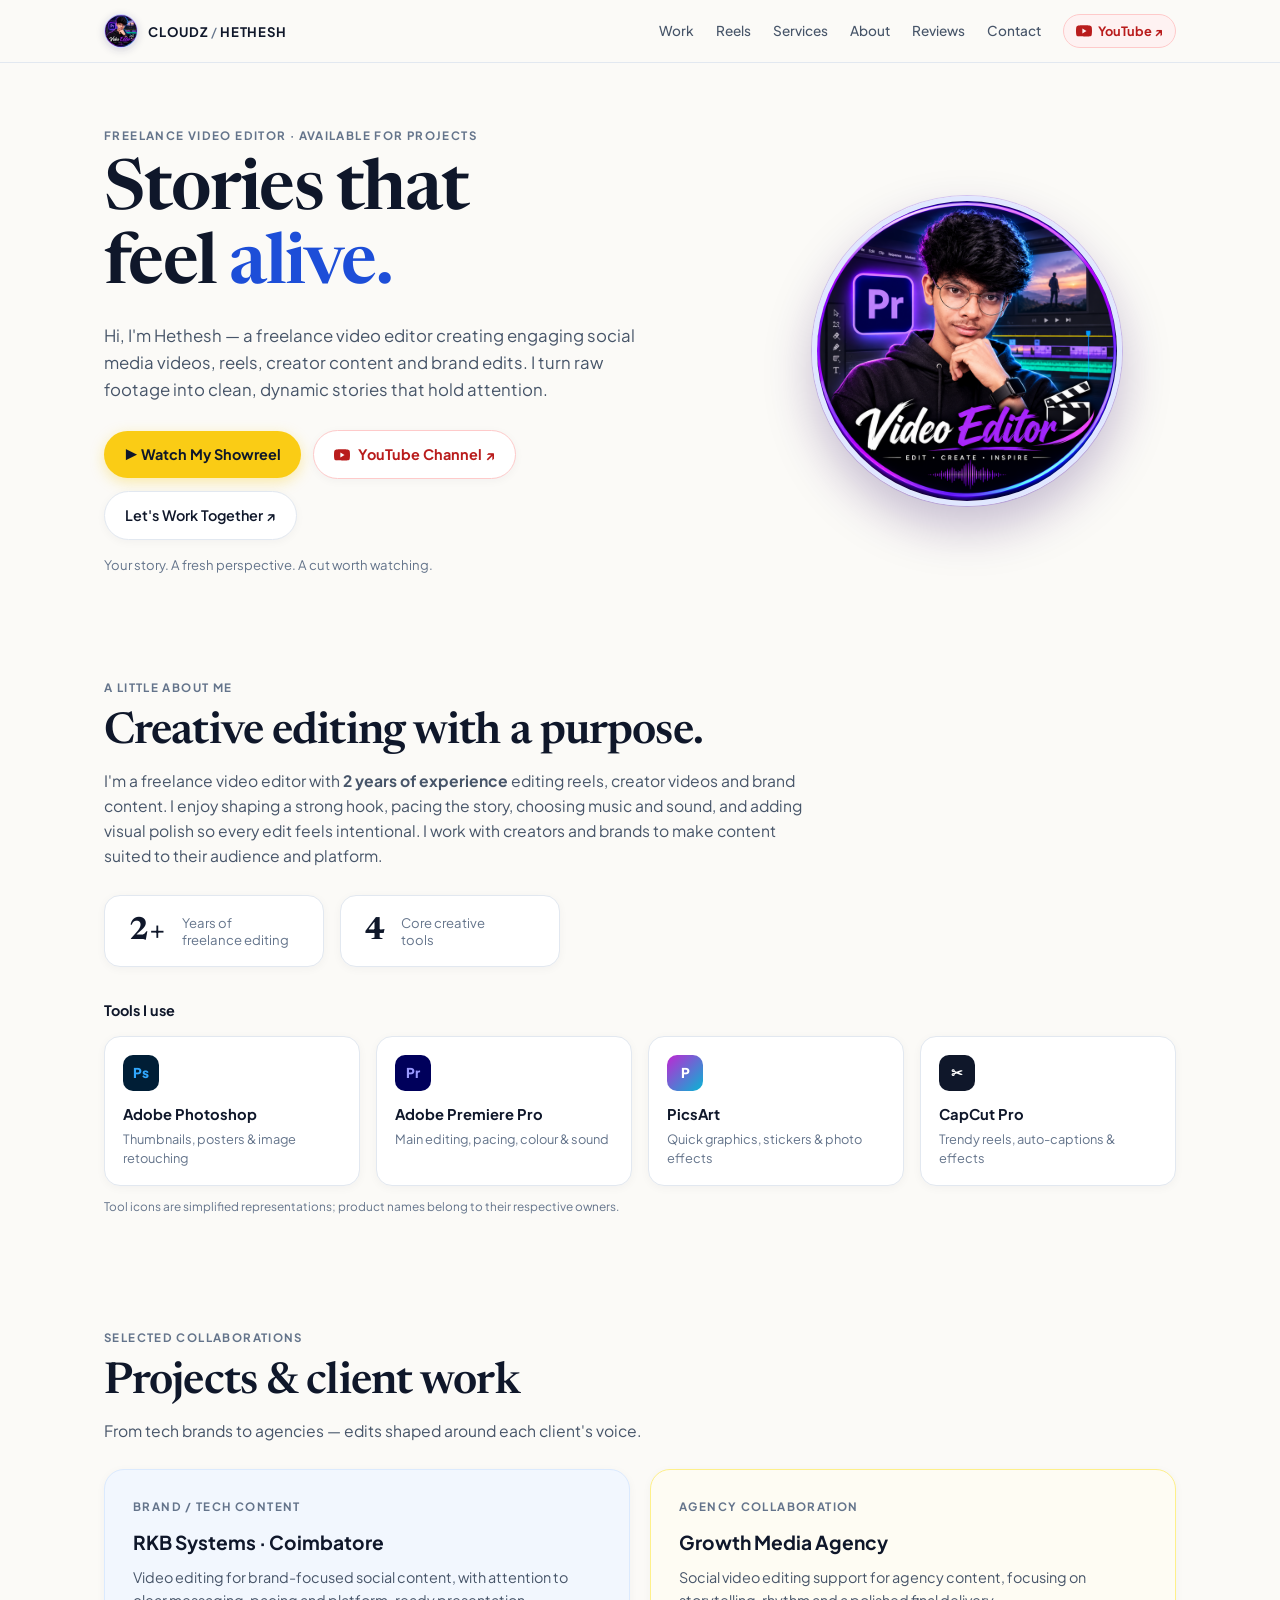
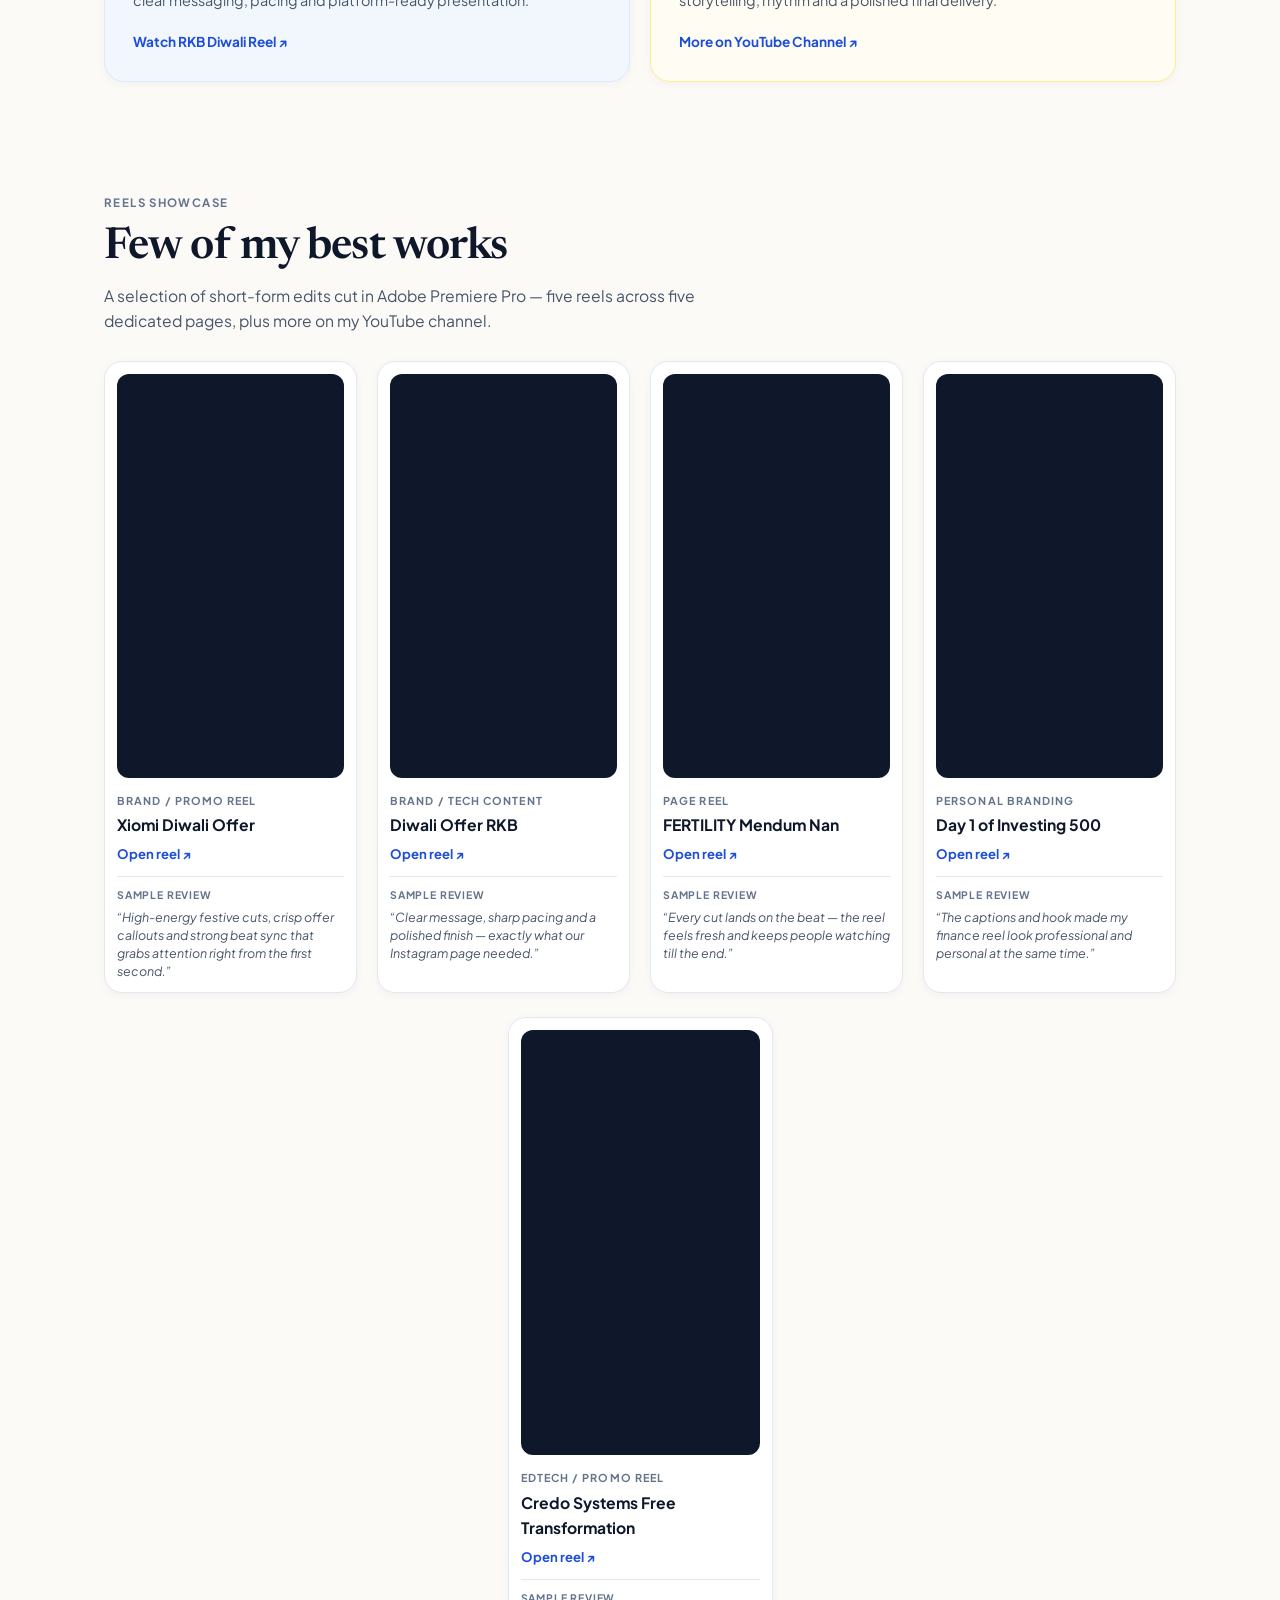
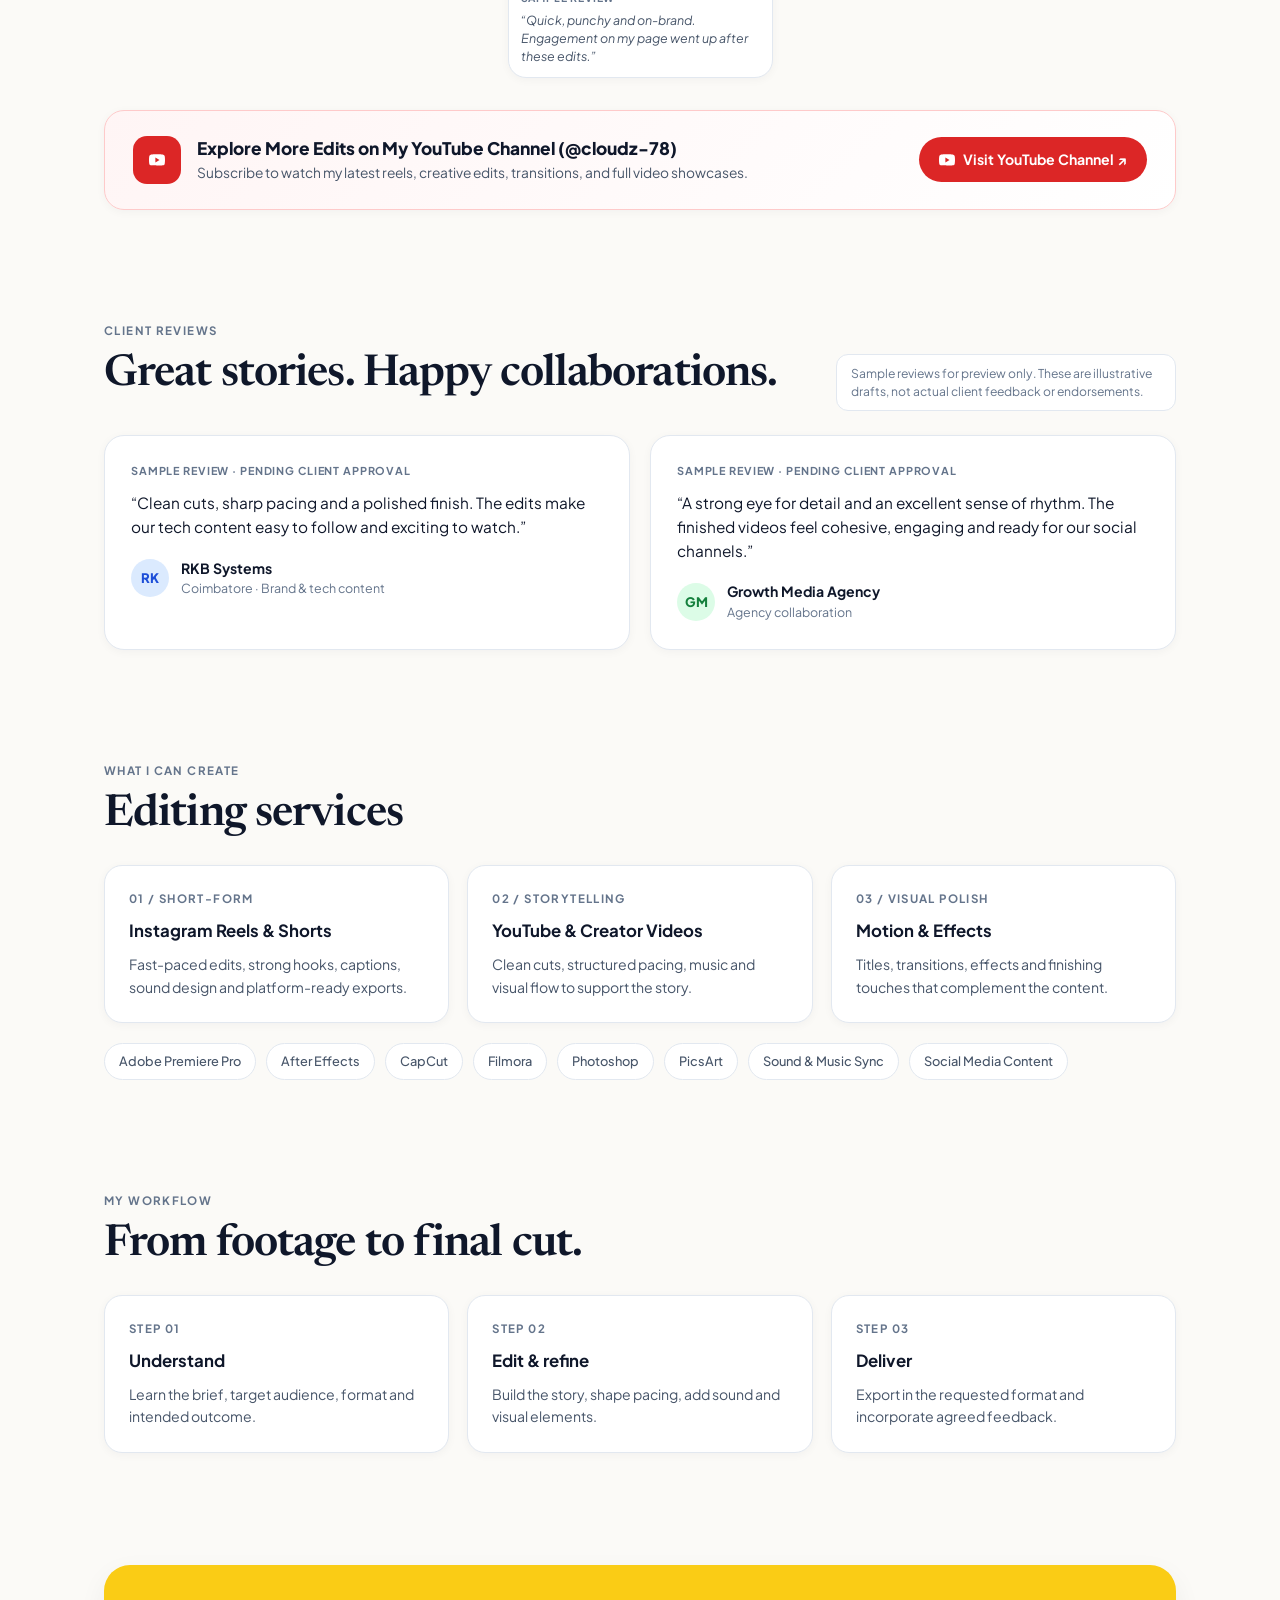
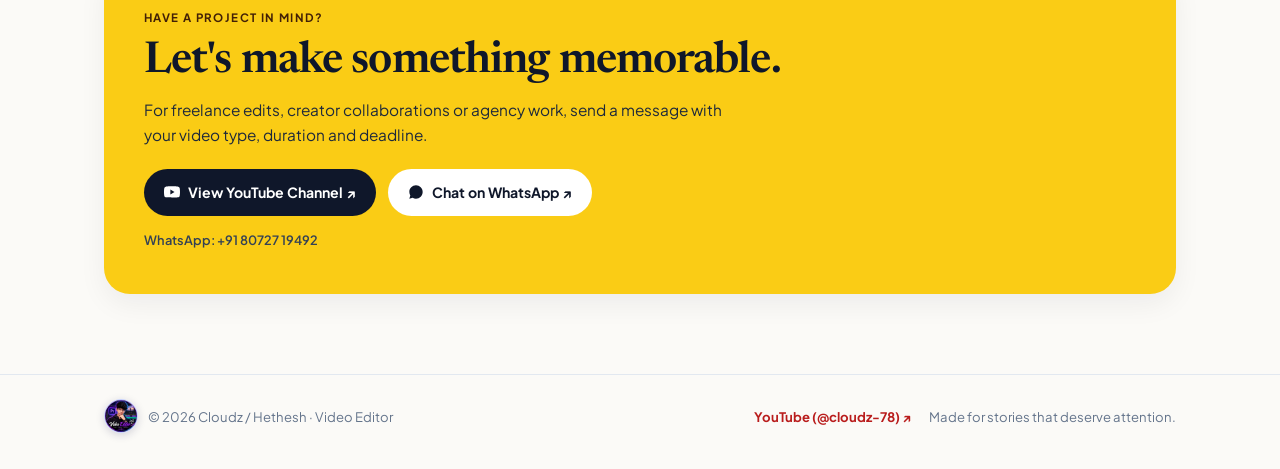
==== index.html @ 347a6a31 "Add files via upload" ====
<!DOCTYPE html>
<html lang="en">
<head>
  <meta charset="UTF-8" />
  <meta name="viewport" content="width=device-width, initial-scale=1.0" />
  <title>CLOUDZ / HETHESH — Freelance Video Editor</title>
  <link rel="icon" type="image/png" href="logo.png" />
  <link rel="stylesheet" href="style.css" />
</head>
<body>
  <!-- Top Navbar -->
  <header class="navbar">
    <div class="nav-inner">
      <a href="index.html" class="brand">
        <img src="logo.png" alt="Cloudz Logo" class="brand-logo-img" />
        <span>CLOUDZ <span class="slash">/</span> HETHESH</span>
      </a>
      <nav class="nav-links">
        <a href="#work" class="hide-mobile">Work</a>
        <a href="#reels">Reels</a>
        <a href="#services" class="hide-mobile">Services</a>
        <a href="#about" class="hide-mobile">About</a>
        <a href="#reviews" class="hide-mobile">Reviews</a>
        <a href="#contact" class="hide-mobile">Contact</a>
        <a href="https://youtube.com/@cloudz-78?si=4yMb71lbz2r-8xwP" target="_blank" rel="noopener noreferrer" class="nav-yt-pill">
          <svg width="16" height="16" viewBox="0 0 24 24" fill="currentColor" aria-hidden="true"><path d="M23.498 6.186a3.016 3.016 0 0 0-2.122-2.136C19.505 3.545 12 3.545 12 3.545s-7.505 0-9.377.505A3.017 3.017 0 0 0 .502 6.186C0 8.07 0 12 0 12s0 3.93.502 5.814a3.016 3.016 0 0 0 2.122 2.136c1.871.505 9.376.505 9.376.505s7.505 0 9.377-.505a3.015 3.015 0 0 0 2.122-2.136C24 15.93 24 12 24 12s0-3.93-.502-5.814zM9.545 15.568V8.432L15.818 12l-6.273 3.568z"/></svg> YouTube &nearr;
        </a>
      </nav>
    </div>
  </header>

  <main>
    <!-- Hero Section -->
    <section class="hero">
      <div class="container hero-grid">
        <div>
          <span class="kicker">FREELANCE VIDEO EDITOR &middot; AVAILABLE FOR PROJECTS</span>
          <h1 class="hero-title">Stories that<br />feel <span class="accent">alive.</span></h1>
          <p class="hero-desc">
            Hi, I'm Hethesh — a freelance video editor creating engaging social media videos,
            reels, creator content and brand edits. I turn raw footage into clean, dynamic stories
            that hold attention.
          </p>
          <div class="hero-buttons">
            <a href="#reels" class="btn-yellow">&#9654; Watch My Showreel</a>
            <a href="https://youtube.com/@cloudz-78?si=4yMb71lbz2r-8xwP" target="_blank" rel="noopener noreferrer" class="btn-yt-hero">
              <svg width="16" height="16" viewBox="0 0 24 24" fill="currentColor" aria-hidden="true"><path d="M23.498 6.186a3.016 3.016 0 0 0-2.122-2.136C19.505 3.545 12 3.545 12 3.545s-7.505 0-9.377.505A3.017 3.017 0 0 0 .502 6.186C0 8.07 0 12 0 12s0 3.93.502 5.814a3.016 3.016 0 0 0 2.122 2.136c1.871.505 9.376.505 9.376.505s7.505 0 9.377-.505a3.015 3.015 0 0 0 2.122-2.136C24 15.93 24 12 24 12s0-3.93-.502-5.814zM9.545 15.568V8.432L15.818 12l-6.273 3.568z"/></svg> YouTube Channel &nearr;
            </a>
            <a href="#contact" class="btn-outline">Let's Work Together &nearr;</a>
          </div>
          <p class="hero-micro">Your story. A fresh perspective. A cut worth watching.</p>
        </div>

        <div class="hero-emblem-wrap">
          <img src="logo.png" alt="Cloudz / Hethesh — Video Editor Logo" class="hero-logo-img" />
        </div>
      </div>
    </section>

    <!-- About Section -->
    <section id="about">
      <div class="container">
        <span class="kicker">A LITTLE ABOUT ME</span>
        <h2 class="section-title">Creative editing with a purpose.</h2>
        <p class="about-copy">
          I'm a freelance video editor with <strong>2 years of experience</strong> editing reels, creator videos and brand content.
          I enjoy shaping a strong hook, pacing the story, choosing music and sound, and adding visual polish
          so every edit feels intentional. I work with creators and brands to make content suited to their audience and platform.
        </p>

        <div class="stats-row">
          <div class="stat-card">
            <span class="stat-num">2+</span>
            <span class="stat-label">Years of freelance editing</span>
          </div>
          <div class="stat-card">
            <span class="stat-num">4</span>
            <span class="stat-label">Core creative tools</span>
          </div>
        </div>

        <div class="tools-heading">Tools I use</div>
        <div class="tools-grid">
          <div class="tool-card">
            <div class="tool-badge tool-ps">Ps</div>
            <h3>Adobe Photoshop</h3>
            <p>Thumbnails, posters &amp; image retouching</p>
          </div>
          <div class="tool-card">
            <div class="tool-badge tool-pr">Pr</div>
            <h3>Adobe Premiere Pro</h3>
            <p>Main editing, pacing, colour &amp; sound</p>
          </div>
          <div class="tool-card">
            <div class="tool-badge tool-picsart">P</div>
            <h3>PicsArt</h3>
            <p>Quick graphics, stickers &amp; photo effects</p>
          </div>
          <div class="tool-card">
            <div class="tool-badge tool-capcut">&#9986;</div>
            <h3>CapCut Pro</h3>
            <p>Trendy reels, auto-captions &amp; effects</p>
          </div>
        </div>
        <p class="tools-footnote">Tool icons are simplified representations; product names belong to their respective owners.</p>
      </div>
    </section>

    <!-- Selected Collaborations -->
    <section id="work">
      <div class="container">
        <span class="kicker">SELECTED COLLABORATIONS</span>
        <h2 class="section-title">Projects &amp; client work</h2>
        <p class="section-subtitle">From tech brands to agencies — edits shaped around each client's voice.</p>

        <div class="collab-grid">
          <div class="collab-card blue">
            <span class="kicker">BRAND / TECH CONTENT</span>
            <h3>RKB Systems &middot; Coimbatore</h3>
            <p>Video editing for brand-focused social content, with attention to clear messaging, pacing and platform-ready presentation.</p>
            <a href="reel2.html" class="inline-link">Watch RKB Diwali Reel &nearr;</a>
          </div>
          <div class="collab-card cream">
            <span class="kicker">AGENCY COLLABORATION</span>
            <h3>Growth Media Agency</h3>
            <p>Social video editing support for agency content, focusing on storytelling, rhythm and a polished final delivery.</p>
            <a href="https://youtube.com/@cloudz-78?si=4yMb71lbz2r-8xwP" target="_blank" rel="noopener noreferrer" class="inline-link">More on YouTube Channel &nearr;</a>
          </div>
        </div>
      </div>
    </section>

    <!-- Reels Showcase — Few of my best works -->
    <section id="reels">
      <div class="container">
        <span class="kicker">REELS SHOWCASE</span>
        <h2 class="section-title">Few of my best works</h2>
        <p class="section-subtitle">
          A selection of short-form edits cut in Adobe Premiere Pro — five reels across five dedicated pages, plus more on my YouTube channel.
        </p>

        <div class="reels-top-grid">
          
        <article class="reel-item">
          <div class="reel-frame">
            <iframe
              src="https://drive.google.com/file/d/10jOSGEvr1vNRi2Vnm65DRfcLx59gavxq/preview"
              allow="autoplay"
              allowfullscreen
              loading="lazy"
              title="Xiomi Diwali Offer">
            </iframe>
          </div>
          <span class="reel-cat">BRAND / PROMO REEL</span>
          <h3 class="reel-name">Xiomi Diwali Offer</h3>
          <a href="reel1.html" class="open-reel-link">Open reel &nearr;</a>
          <div class="sample-review-tag">SAMPLE REVIEW</div>
          <p class="sample-review-quote">“High-energy festive cuts, crisp offer callouts and strong beat sync that grabs attention right from the first second.”</p>
        </article>

        <article class="reel-item">
          <div class="reel-frame">
            <iframe
              src="https://drive.google.com/file/d/1mEPRSpQIiehsgmou0t9eZs4wbMoCZMjC/preview"
              allow="autoplay"
              allowfullscreen
              loading="lazy"
              title="Diwali Offer RKB">
            </iframe>
          </div>
          <span class="reel-cat">BRAND / TECH CONTENT</span>
          <h3 class="reel-name">Diwali Offer RKB</h3>
          <a href="reel2.html" class="open-reel-link">Open reel &nearr;</a>
          <div class="sample-review-tag">SAMPLE REVIEW</div>
          <p class="sample-review-quote">“Clear message, sharp pacing and a polished finish — exactly what our Instagram page needed.”</p>
        </article>

        <article class="reel-item">
          <div class="reel-frame">
            <iframe
              src="https://drive.google.com/file/d/1lyoAVbin6aVpy197HTuqfb8PhF2x83G_/preview"
              allow="autoplay"
              allowfullscreen
              loading="lazy"
              title="FERTILITY Mendum Nan">
            </iframe>
          </div>
          <span class="reel-cat">PAGE REEL</span>
          <h3 class="reel-name">FERTILITY Mendum Nan</h3>
          <a href="reel3.html" class="open-reel-link">Open reel &nearr;</a>
          <div class="sample-review-tag">SAMPLE REVIEW</div>
          <p class="sample-review-quote">“Every cut lands on the beat — the reel feels fresh and keeps people watching till the end.”</p>
        </article>

        <article class="reel-item">
          <div class="reel-frame">
            <iframe
              src="https://drive.google.com/file/d/1qyI5HAmtA2W8jeexswfrWeT_xSIPLAO1/preview"
              allow="autoplay"
              allowfullscreen
              loading="lazy"
              title="Day 1 of Investing 500">
            </iframe>
          </div>
          <span class="reel-cat">PERSONAL BRANDING</span>
          <h3 class="reel-name">Day 1 of Investing 500</h3>
          <a href="reel4.html" class="open-reel-link">Open reel &nearr;</a>
          <div class="sample-review-tag">SAMPLE REVIEW</div>
          <p class="sample-review-quote">“The captions and hook made my finance reel look professional and personal at the same time.”</p>
        </article>

        </div>

        <div class="reels-bottom-row">
          
        <article class="reel-item">
          <div class="reel-frame">
            <iframe
              src="https://drive.google.com/file/d/1QhSELfr5G7gqjF5a6lWshy9fhLzFbbtI/preview"
              allow="autoplay"
              allowfullscreen
              loading="lazy"
              title="Credo Systems Free Transformation">
            </iframe>
          </div>
          <span class="reel-cat">EDTECH / PROMO REEL</span>
          <h3 class="reel-name">Credo Systems Free Transformation</h3>
          <a href="reel5.html" class="open-reel-link">Open reel &nearr;</a>
          <div class="sample-review-tag">SAMPLE REVIEW</div>
          <p class="sample-review-quote">“Quick, punchy and on-brand. Engagement on my page went up after these edits.”</p>
        </article>

        </div>

        <!-- Highlight YouTube Channel Banner -->
        <div class="yt-spotlight">
          <div class="yt-spotlight-left">
            <div class="yt-big-icon">
              <svg width="16" height="16" viewBox="0 0 24 24" fill="currentColor" aria-hidden="true"><path d="M23.498 6.186a3.016 3.016 0 0 0-2.122-2.136C19.505 3.545 12 3.545 12 3.545s-7.505 0-9.377.505A3.017 3.017 0 0 0 .502 6.186C0 8.07 0 12 0 12s0 3.93.502 5.814a3.016 3.016 0 0 0 2.122 2.136c1.871.505 9.376.505 9.376.505s7.505 0 9.377-.505a3.015 3.015 0 0 0 2.122-2.136C24 15.93 24 12 24 12s0-3.93-.502-5.814zM9.545 15.568V8.432L15.818 12l-6.273 3.568z"/></svg>
            </div>
            <div>
              <h3>Explore More Edits on My YouTube Channel (@cloudz-78)</h3>
              <p>Subscribe to watch my latest reels, creative edits, transitions, and full video showcases.</p>
            </div>
          </div>
          <a href="https://youtube.com/@cloudz-78?si=4yMb71lbz2r-8xwP" target="_blank" rel="noopener noreferrer" class="btn-yt-solid">
            <svg width="16" height="16" viewBox="0 0 24 24" fill="currentColor" aria-hidden="true"><path d="M23.498 6.186a3.016 3.016 0 0 0-2.122-2.136C19.505 3.545 12 3.545 12 3.545s-7.505 0-9.377.505A3.017 3.017 0 0 0 .502 6.186C0 8.07 0 12 0 12s0 3.93.502 5.814a3.016 3.016 0 0 0 2.122 2.136c1.871.505 9.376.505 9.376.505s7.505 0 9.377-.505a3.015 3.015 0 0 0 2.122-2.136C24 15.93 24 12 24 12s0-3.93-.502-5.814zM9.545 15.568V8.432L15.818 12l-6.273 3.568z"/></svg> Visit YouTube Channel &nearr;
          </a>
        </div>
      </div>
    </section>

    <!-- Client Reviews -->
    <section id="reviews">
      <div class="container">
        <div class="reviews-header">
          <div>
            <span class="kicker">CLIENT REVIEWS</span>
            <h2 class="section-title">Great stories. Happy collaborations.</h2>
          </div>
          <div class="preview-note">
            Sample reviews for preview only. These are illustrative drafts, not actual client feedback or endorsements.
          </div>
        </div>

        <div class="reviews-grid">
          <div class="review-card">
            <div class="review-status">SAMPLE REVIEW &middot; PENDING CLIENT APPROVAL</div>
            <p class="review-text">“Clean cuts, sharp pacing and a polished finish. The edits make our tech content easy to follow and exciting to watch.”</p>
            <div class="reviewer">
              <div class="avatar-circle avatar-blue">RK</div>
              <div>
                <div class="reviewer-name">RKB Systems</div>
                <div class="reviewer-role">Coimbatore &middot; Brand &amp; tech content</div>
              </div>
            </div>
          </div>

          <div class="review-card">
            <div class="review-status">SAMPLE REVIEW &middot; PENDING CLIENT APPROVAL</div>
            <p class="review-text">“A strong eye for detail and an excellent sense of rhythm. The finished videos feel cohesive, engaging and ready for our social channels.”</p>
            <div class="reviewer">
              <div class="avatar-circle avatar-green">GM</div>
              <div>
                <div class="reviewer-name">Growth Media Agency</div>
                <div class="reviewer-role">Agency collaboration</div>
              </div>
            </div>
          </div>
        </div>
      </div>
    </section>

    <!-- Editing Services -->
    <section id="services">
      <div class="container">
        <span class="kicker">WHAT I CAN CREATE</span>
        <h2 class="section-title">Editing services</h2>

        <div class="three-grid">
          <div class="info-card">
            <span class="kicker">01 / SHORT-FORM</span>
            <h3>Instagram Reels &amp; Shorts</h3>
            <p>Fast-paced edits, strong hooks, captions, sound design and platform-ready exports.</p>
          </div>
          <div class="info-card">
            <span class="kicker">02 / STORYTELLING</span>
            <h3>YouTube &amp; Creator Videos</h3>
            <p>Clean cuts, structured pacing, music and visual flow to support the story.</p>
          </div>
          <div class="info-card">
            <span class="kicker">03 / VISUAL POLISH</span>
            <h3>Motion &amp; Effects</h3>
            <p>Titles, transitions, effects and finishing touches that complement the content.</p>
          </div>
        </div>

        <div class="pills-row">
          <span class="skill-pill">Adobe Premiere Pro</span>
          <span class="skill-pill">After Effects</span>
          <span class="skill-pill">CapCut</span>
          <span class="skill-pill">Filmora</span>
          <span class="skill-pill">Photoshop</span>
          <span class="skill-pill">PicsArt</span>
          <span class="skill-pill">Sound &amp; Music Sync</span>
          <span class="skill-pill">Social Media Content</span>
        </div>
      </div>
    </section>

    <!-- My Workflow -->
    <section>
      <div class="container">
        <span class="kicker">MY WORKFLOW</span>
        <h2 class="section-title">From footage to final cut.</h2>

        <div class="three-grid">
          <div class="info-card">
            <span class="kicker">STEP 01</span>
            <h3>Understand</h3>
            <p>Learn the brief, target audience, format and intended outcome.</p>
          </div>
          <div class="info-card">
            <span class="kicker">STEP 02</span>
            <h3>Edit &amp; refine</h3>
            <p>Build the story, shape pacing, add sound and visual elements.</p>
          </div>
          <div class="info-card">
            <span class="kicker">STEP 03</span>
            <h3>Deliver</h3>
            <p>Export in the requested format and incorporate agreed feedback.</p>
          </div>
        </div>
      </div>
    </section>

    <!-- Contact CTA Banner -->
    <section id="contact">
      <div class="container">
        <div class="cta-banner">
          <span class="kicker">HAVE A PROJECT IN MIND?</span>
          <h2 class="section-title">Let's make something memorable.</h2>
          <p class="cta-desc">
            For freelance edits, creator collaborations or agency work, send a message with your video type, duration and deadline.
          </p>
          <div class="cta-buttons">
            <a href="https://youtube.com/@cloudz-78?si=4yMb71lbz2r-8xwP" target="_blank" rel="noopener noreferrer" class="btn-dark">
              <svg width="16" height="16" viewBox="0 0 24 24" fill="currentColor" aria-hidden="true"><path d="M23.498 6.186a3.016 3.016 0 0 0-2.122-2.136C19.505 3.545 12 3.545 12 3.545s-7.505 0-9.377.505A3.017 3.017 0 0 0 .502 6.186C0 8.07 0 12 0 12s0 3.93.502 5.814a3.016 3.016 0 0 0 2.122 2.136c1.871.505 9.376.505 9.376.505s7.505 0 9.377-.505a3.015 3.015 0 0 0 2.122-2.136C24 15.93 24 12 24 12s0-3.93-.502-5.814zM9.545 15.568V8.432L15.818 12l-6.273 3.568z"/></svg> View YouTube Channel &nearr;
            </a>
            <a href="https://wa.me/918072719492" target="_blank" rel="noopener noreferrer" class="btn-white">
              <svg width="16" height="16" viewBox="0 0 24 24" fill="currentColor" aria-hidden="true"><path d="M12.031 6.172c-3.181 0-5.767 2.586-5.768 5.766-.001 1.298.38 2.27 1.019 3.287l-.582 2.128 2.182-.573c.978.58 1.911.928 3.145.929 3.178 0 5.767-2.587 5.768-5.766.001-3.187-2.575-5.77-5.764-5.771zm3.392 8.244c-.144.405-.837.774-1.17.824-.299.045-.677.063-1.092-.069-.252-.08-.575-.187-.988-.365-1.739-.751-2.874-2.502-2.961-2.617-.087-.116-.708-.94-.708-1.793s.448-1.273.607-1.446c.159-.173.346-.217.462-.217l.332.006c.106.005.249-.04.39.298.144.347.491 1.2.534 1.287.043.087.072.188.014.304-.058.116-.087.188-.173.289l-.26.304c-.087.086-.177.18-.076.354.101.174.449.741.964 1.201.662.591 1.221.774 1.394.86s.274.072.376-.043c.101-.116.433-.506.549-.68.116-.173.231-.145.39-.087s1.011.477 1.184.564.289.13.332.202c.045.072.045.419-.1.824zM12 2C6.477 2 2 6.477 2 12c0 1.89.525 3.66 1.438 5.168L2 22l4.978-1.418A9.955 9.955 0 0 0 12 22c5.523 0 10-4.477 10-10S17.523 2 12 2z"/></svg> Chat on WhatsApp &nearr;
            </a>
          </div>
          <div class="cta-phone">WhatsApp: +91 80727 19492</div>
        </div>
      </div>
    </section>
  </main>

  <footer>
    <div class="footer-inner">
      <div style="display:flex;align-items:center;gap:10px;">
        <img src="logo.png" alt="Cloudz Logo" class="brand-logo-img" />
        <span>&copy; 2026 Cloudz / Hethesh &middot; Video Editor</span>
      </div>
      <div style="display:flex;align-items:center;gap:18px;flex-wrap:wrap;">
        <a href="https://youtube.com/@cloudz-78?si=4yMb71lbz2r-8xwP" target="_blank" rel="noopener noreferrer" style="color:#b91c1c;font-weight:700;">
          YouTube (@cloudz-78) &nearr;
        </a>
        <span>Made for stories that deserve attention.</span>
      </div>
    </div>
  </footer>
</body>
</html>
---- style.css ----
/* Cloudz / Hethesh — Video Editor Portfolio */
@import url('https://fonts.googleapis.com/css2?family=Newsreader:ital,opsz,wght@0,6..72,500;0,6..72,600;0,6..72,700;1,6..72,400&family=Plus+Jakarta+Sans:wght@400;500;600;700;800&display=swap');

:root {
  --bg-page: #fbfaf7;
  --bg-surface: #ffffff;
  --bg-blue-tint: #f2f7fe;
  --border-blue-tint: #dbeafe;
  --bg-cream-tint: #fefcf3;
  --border-cream-tint: #fef08a;
  --text-dark: #0f172a;
  --text-body: #475569;
  --text-muted: #64748b;
  --accent-blue: #1d4ed8;
  --accent-yellow: #facc15;
  --accent-yellow-hover: #eab308;
  --yt-red: #dc2626;
  --border-light: #e2e8f0;
  --shadow-sm: 0 2px 10px rgba(15, 23, 42, 0.04);
  --shadow-md: 0 10px 28px rgba(15, 23, 42, 0.06);
  --font-serif: 'Newsreader', Georgia, 'Times New Roman', serif;
  --font-sans: 'Plus Jakarta Sans', -apple-system, BlinkMacSystemFont, 'Segoe UI', Roboto, sans-serif;
}

* {
  box-sizing: border-box;
  margin: 0;
  padding: 0;
}

html {
  scroll-behavior: smooth;
}

body {
  font-family: var(--font-sans);
  background-color: var(--bg-page);
  color: var(--text-dark);
  line-height: 1.6;
  -webkit-font-smoothing: antialiased;
}

a {
  color: inherit;
  text-decoration: none;
}

.container {
  max-width: 1120px;
  margin: 0 auto;
  padding: 0 24px;
}

/* Top Navbar */
.navbar {
  position: sticky;
  top: 0;
  z-index: 100;
  background: rgba(251, 250, 247, 0.92);
  backdrop-filter: blur(10px);
  border-bottom: 1px solid var(--border-light);
}

.nav-inner {
  max-width: 1120px;
  margin: 0 auto;
  padding: 14px 24px;
  display: flex;
  align-items: center;
  justify-content: space-between;
  gap: 16px;
}

.brand {
  display: inline-flex;
  align-items: center;
  gap: 10px;
  font-size: 0.82rem;
  font-weight: 700;
  letter-spacing: 0.06em;
  color: var(--text-dark);
}

.brand-badge {
  display: inline-flex;
  align-items: center;
  justify-content: center;
  padding: 5px 8px;
  border-radius: 8px;
  background: linear-gradient(135deg, #0284c7, #2563eb);
  color: #ffffff;
  font-size: 0.72rem;
  font-weight: 800;
  letter-spacing: 0.04em;
}

.brand span.slash {
  color: var(--text-muted);
  font-weight: 500;
}

.nav-links {
  display: flex;
  align-items: center;
  gap: 22px;
  font-size: 0.85rem;
  font-weight: 500;
  color: var(--text-body);
}

.nav-links a:hover {
  color: var(--text-dark);
}

.nav-yt-pill {
  display: inline-flex;
  align-items: center;
  gap: 6px;
  padding: 6px 12px;
  border-radius: 999px;
  background: #fef2f2;
  border: 1px solid #fecaca;
  color: #b91c1c !important;
  font-weight: 700;
  font-size: 0.8rem;
  transition: transform 0.15s ease, background 0.15s ease;
}

.nav-yt-pill:hover {
  background: #fee2e2;
  transform: translateY(-1px);
}

@media (max-width: 820px) {
  .nav-links a.hide-mobile {
    display: none;
  }
}

/* Section Utilities */
section {
  padding: 56px 0;
}

.kicker {
  display: block;
  font-size: 0.72rem;
  font-weight: 700;
  letter-spacing: 0.12em;
  text-transform: uppercase;
  color: var(--text-muted);
  margin-bottom: 10px;
}

.section-title {
  font-family: var(--font-serif);
  font-size: clamp(2rem, 4vw, 2.75rem);
  font-weight: 600;
  line-height: 1.15;
  letter-spacing: -0.02em;
  color: var(--text-dark);
  margin-bottom: 10px;
}

.section-subtitle {
  font-size: 0.98rem;
  color: var(--text-body);
  max-width: 640px;
}

/* Hero Section */
.hero {
  padding: 64px 0 48px;
}

.hero-grid {
  display: grid;
  grid-template-columns: 1.25fr 0.85fr;
  gap: 40px;
  align-items: center;
}

@media (max-width: 860px) {
  .hero-grid {
    grid-template-columns: 1fr;
    text-align: left;
  }
}

.hero-title {
  font-family: var(--font-serif);
  font-size: clamp(2.85rem, 6vw, 4.35rem);
  font-weight: 600;
  line-height: 1.06;
  letter-spacing: -0.025em;
  color: var(--text-dark);
  margin-bottom: 20px;
}

.hero-title .accent {
  color: var(--accent-blue);
}

.hero-desc {
  font-size: 1.05rem;
  color: var(--text-body);
  max-width: 540px;
  margin-bottom: 26px;
}

.hero-buttons {
  display: flex;
  flex-wrap: wrap;
  gap: 12px;
  align-items: center;
  margin-bottom: 14px;
}

.btn-yellow {
  display: inline-flex;
  align-items: center;
  gap: 8px;
  padding: 12px 20px;
  border-radius: 999px;
  background: var(--accent-yellow);
  color: var(--text-dark);
  font-size: 0.9rem;
  font-weight: 700;
  box-shadow: 0 4px 14px rgba(250, 204, 21, 0.35);
  transition: background 0.15s ease, transform 0.15s ease;
}

.btn-yellow:hover {
  background: var(--accent-yellow-hover);
  transform: translateY(-1px);
}

.btn-outline {
  display: inline-flex;
  align-items: center;
  gap: 8px;
  padding: 12px 20px;
  border-radius: 999px;
  background: var(--bg-surface);
  color: var(--text-dark);
  border: 1px solid var(--border-light);
  font-size: 0.9rem;
  font-weight: 600;
  box-shadow: var(--shadow-sm);
  transition: border-color 0.15s ease, transform 0.15s ease;
}

.btn-outline:hover {
  border-color: #94a3b8;
  transform: translateY(-1px);
}

.btn-yt-hero {
  display: inline-flex;
  align-items: center;
  gap: 8px;
  padding: 12px 20px;
  border-radius: 999px;
  background: #ffffff;
  color: #b91c1c;
  border: 1.5px solid #fecaca;
  font-size: 0.9rem;
  font-weight: 700;
  box-shadow: var(--shadow-sm);
  transition: background 0.15s ease, transform 0.15s ease;
}

.btn-yt-hero:hover {
  background: #fef2f2;
  transform: translateY(-1px);
}

.hero-micro {
  font-size: 0.82rem;
  color: var(--text-muted);
}

/* Circular Video Editor Emblem */
.hero-emblem-wrap {
  display: flex;
  justify-content: center;
  align-items: center;
}

.editor-emblem {
  width: 295px;
  height: 295px;
  border-radius: 50%;
  background: radial-gradient(circle at 35% 30%, #3b0764, #1e1b4b 58%, #090d16 100%);
  border: 6px solid #e0e7ff;
  box-shadow: 0 20px 45px rgba(30, 27, 75, 0.22), 0 0 0 1px rgba(99, 102, 241, 0.25);
  position: relative;
  display: flex;
  flex-direction: column;
  align-items: center;
  justify-content: center;
  color: #ffffff;
  text-align: center;
  padding: 24px;
}

.emblem-icon-pr,
.emblem-icon-ae {
  position: absolute;
  width: 46px;
  height: 46px;
  border-radius: 12px;
  display: flex;
  align-items: center;
  justify-content: center;
  font-weight: 800;
  font-size: 1.15rem;
  box-shadow: 0 8px 20px rgba(0, 0, 0, 0.45);
}

.emblem-icon-pr {
  top: 42px;
  left: 28px;
  background: #00005b;
  color: #9999ff;
  border: 2px solid #9999ff;
  transform: rotate(-10deg);
}

.emblem-icon-ae {
  top: 44px;
  right: 28px;
  background: #00005b;
  color: #d8b4fe;
  border: 2px solid #c084fc;
  transform: rotate(10deg);
}

.emblem-avatar-ring {
  width: 96px;
  height: 96px;
  border-radius: 50%;
  background: linear-gradient(135deg, #38bdf8, #818cf8, #ec4899);
  padding: 3px;
  margin-bottom: 12px;
}

.emblem-avatar-inner {
  width: 100%;
  height: 100%;
  border-radius: 50%;
  background: #0f172a;
  display: flex;
  align-items: center;
  justify-content: center;
  font-family: var(--font-serif);
  font-size: 2rem;
  font-weight: 700;
  color: #f8fafc;
}

.emblem-title {
  font-family: var(--font-serif);
  font-style: italic;
  font-size: 1.75rem;
  font-weight: 700;
  line-height: 1.1;
  background: linear-gradient(90deg, #ffffff, #c4b5fd);
  -webkit-background-clip: text;
  -webkit-text-fill-color: transparent;
  margin-bottom: 6px;
}

.emblem-sub {
  font-size: 0.65rem;
  font-weight: 700;
  letter-spacing: 0.2em;
  color: #cbd5e1;
  text-transform: uppercase;
}

/* About Section */
.about-copy {
  max-width: 720px;
  font-size: 0.98rem;
  color: var(--text-body);
  margin-bottom: 26px;
}

.stats-row {
  display: flex;
  flex-wrap: wrap;
  gap: 16px;
  margin-bottom: 32px;
}

.stat-card {
  background: var(--bg-surface);
  border: 1px solid var(--border-light);
  border-radius: 16px;
  padding: 18px 24px;
  display: flex;
  align-items: center;
  gap: 16px;
  min-width: 220px;
  box-shadow: var(--shadow-sm);
}

.stat-num {
  font-family: var(--font-serif);
  font-size: 2rem;
  font-weight: 700;
  color: var(--text-dark);
  line-height: 1;
}

.stat-label {
  font-size: 0.82rem;
  color: var(--text-muted);
  max-width: 110px;
  line-height: 1.3;
}

.tools-heading {
  font-size: 0.9rem;
  font-weight: 700;
  color: var(--text-dark);
  margin-bottom: 14px;
}

.tools-grid {
  display: grid;
  grid-template-columns: repeat(4, 1fr);
  gap: 16px;
}

@media (max-width: 860px) {
  .tools-grid {
    grid-template-columns: repeat(2, 1fr);
  }
}

@media (max-width: 500px) {
  .tools-grid {
    grid-template-columns: 1fr;
  }
}

.tool-card {
  background: var(--bg-surface);
  border: 1px solid var(--border-light);
  border-radius: 16px;
  padding: 18px;
  box-shadow: var(--shadow-sm);
}

.tool-badge {
  width: 36px;
  height: 36px;
  border-radius: 10px;
  display: flex;
  align-items: center;
  justify-content: center;
  font-weight: 800;
  font-size: 0.85rem;
  margin-bottom: 12px;
}

.tool-ps { background: #001e36; color: #31a8ff; }
.tool-pr { background: #00005b; color: #9999ff; }
.tool-picsart { background: linear-gradient(135deg, #c026d3, #06b6d4); color: #ffffff; }
.tool-capcut { background: #0f172a; color: #ffffff; }

.tool-card h3 {
  font-size: 0.92rem;
  font-weight: 700;
  margin-bottom: 4px;
}

.tool-card p {
  font-size: 0.8rem;
  color: var(--text-muted);
  line-height: 1.45;
}

.tools-footnote {
  font-size: 0.74rem;
  color: var(--text-muted);
  margin-top: 12px;
}

/* Selected Collaborations */
.collab-grid {
  display: grid;
  grid-template-columns: repeat(2, 1fr);
  gap: 20px;
  margin-top: 26px;
}

@media (max-width: 740px) {
  .collab-grid {
    grid-template-columns: 1fr;
  }
}

.collab-card {
  border-radius: 20px;
  padding: 28px;
  box-shadow: var(--shadow-sm);
}

.collab-card.blue {
  background: var(--bg-blue-tint);
  border: 1px solid var(--border-blue-tint);
}

.collab-card.cream {
  background: var(--bg-cream-tint);
  border: 1px solid var(--border-cream-tint);
}

.collab-card h3 {
  font-size: 1.2rem;
  font-weight: 700;
  margin-bottom: 8px;
}

.collab-card p {
  font-size: 0.9rem;
  color: var(--text-body);
  margin-bottom: 16px;
}

.inline-link {
  display: inline-flex;
  align-items: center;
  gap: 5px;
  font-size: 0.85rem;
  font-weight: 700;
  color: var(--accent-blue);
}

.inline-link:hover {
  text-decoration: underline;
}

/* Reels Showcase — Few of my best works */
.reels-top-grid {
  display: grid;
  grid-template-columns: repeat(4, 1fr);
  gap: 20px;
  margin-top: 28px;
}

.reels-bottom-row {
  display: flex;
  justify-content: center;
  margin-top: 24px;
}

.reels-bottom-row .reel-item {
  width: 100%;
  max-width: 265px;
}

@media (max-width: 980px) {
  .reels-top-grid {
    grid-template-columns: repeat(2, 1fr);
  }
  .reels-bottom-row .reel-item {
    max-width: 340px;
  }
}

@media (max-width: 560px) {
  .reels-top-grid {
    grid-template-columns: 1fr;
  }
  .reels-bottom-row .reel-item {
    max-width: 100%;
  }
}

.reel-item {
  background: var(--bg-surface);
  border: 1px solid var(--border-light);
  border-radius: 18px;
  padding: 12px;
  box-shadow: var(--shadow-sm);
  display: flex;
  flex-direction: column;
  transition: transform 0.2s ease, box-shadow 0.2s ease;
}

.reel-item:hover {
  transform: translateY(-3px);
  box-shadow: var(--shadow-md);
}

.reel-frame {
  position: relative;
  width: 100%;
  aspect-ratio: 9 / 16;
  border-radius: 12px;
  overflow: hidden;
  background: #0f172a;
  margin-bottom: 14px;
}

.reel-frame iframe {
  position: absolute;
  inset: 0;
  width: 100%;
  height: 100%;
  border: 0;
}

.reel-cat {
  font-size: 0.68rem;
  font-weight: 700;
  letter-spacing: 0.1em;
  text-transform: uppercase;
  color: var(--text-muted);
  margin-bottom: 3px;
}

.reel-name {
  font-size: 0.98rem;
  font-weight: 700;
  color: var(--text-dark);
  margin-bottom: 6px;
}

.open-reel-link {
  display: inline-flex;
  align-items: center;
  gap: 4px;
  font-size: 0.82rem;
  font-weight: 700;
  color: var(--accent-blue);
  margin-bottom: 12px;
}

.open-reel-link:hover {
  text-decoration: underline;
}

.sample-review-tag {
  font-size: 0.65rem;
  font-weight: 700;
  letter-spacing: 0.08em;
  text-transform: uppercase;
  color: var(--text-muted);
  border-top: 1px solid var(--border-light);
  padding-top: 10px;
  margin-bottom: 4px;
}

.sample-review-quote {
  font-size: 0.78rem;
  font-style: italic;
  color: var(--text-body);
  line-height: 1.45;
}

/* YouTube Channel Highlight Banner */
.yt-spotlight {
  margin-top: 32px;
  background: linear-gradient(135deg, #fff5f5, #ffffff);
  border: 1.5px solid #fecaca;
  border-radius: 20px;
  padding: 24px 28px;
  display: flex;
  flex-wrap: wrap;
  align-items: center;
  justify-content: space-between;
  gap: 20px;
  box-shadow: var(--shadow-sm);
}

.yt-spotlight-left {
  display: flex;
  align-items: center;
  gap: 16px;
}

.yt-big-icon {
  width: 48px;
  height: 48px;
  border-radius: 14px;
  background: #dc2626;
  color: #ffffff;
  display: flex;
  align-items: center;
  justify-content: center;
  flex-shrink: 0;
}

.yt-spotlight h3 {
  font-size: 1.08rem;
  font-weight: 800;
  color: var(--text-dark);
}

.yt-spotlight p {
  font-size: 0.86rem;
  color: var(--text-body);
}

.btn-yt-solid {
  display: inline-flex;
  align-items: center;
  gap: 8px;
  padding: 11px 20px;
  border-radius: 999px;
  background: #dc2626;
  color: #ffffff;
  font-size: 0.88rem;
  font-weight: 700;
  transition: background 0.15s ease, transform 0.15s ease;
}

.btn-yt-solid:hover {
  background: #b91c1c;
  transform: translateY(-1px);
}

/* Client Reviews */
.reviews-header {
  display: flex;
  flex-wrap: wrap;
  justify-content: space-between;
  align-items: flex-end;
  gap: 16px;
  margin-bottom: 24px;
}

.preview-note {
  background: var(--bg-surface);
  border: 1px solid var(--border-light);
  border-radius: 12px;
  padding: 10px 14px;
  font-size: 0.76rem;
  color: var(--text-muted);
  max-width: 340px;
  line-height: 1.4;
}

.reviews-grid {
  display: grid;
  grid-template-columns: repeat(2, 1fr);
  gap: 20px;
}

@media (max-width: 740px) {
  .reviews-grid {
    grid-template-columns: 1fr;
  }
}

.review-card {
  background: var(--bg-surface);
  border: 1px solid var(--border-light);
  border-radius: 20px;
  padding: 26px;
  box-shadow: var(--shadow-sm);
}

.review-status {
  font-size: 0.68rem;
  font-weight: 700;
  letter-spacing: 0.08em;
  text-transform: uppercase;
  color: var(--text-muted);
  margin-bottom: 12px;
}

.review-text {
  font-size: 0.96rem;
  color: var(--text-dark);
  margin-bottom: 18px;
  line-height: 1.55;
}

.reviewer {
  display: flex;
  align-items: center;
  gap: 12px;
}

.avatar-circle {
  width: 38px;
  height: 38px;
  border-radius: 50%;
  font-size: 0.82rem;
  font-weight: 800;
  display: flex;
  align-items: center;
  justify-content: center;
}

.avatar-blue { background: #dbeafe; color: #1d4ed8; }
.avatar-green { background: #dcfce7; color: #15803d; }

.reviewer-name {
  font-size: 0.88rem;
  font-weight: 700;
}

.reviewer-role {
  font-size: 0.78rem;
  color: var(--text-muted);
}

/* Services & Workflow */
.three-grid {
  display: grid;
  grid-template-columns: repeat(3, 1fr);
  gap: 18px;
  margin-top: 24px;
}

@media (max-width: 780px) {
  .three-grid {
    grid-template-columns: 1fr;
  }
}

.info-card {
  background: var(--bg-surface);
  border: 1px solid var(--border-light);
  border-radius: 18px;
  padding: 24px;
  box-shadow: var(--shadow-sm);
}

.info-card h3 {
  font-size: 1.05rem;
  font-weight: 700;
  margin-bottom: 8px;
}

.info-card p {
  font-size: 0.88rem;
  color: var(--text-body);
}

.pills-row {
  display: flex;
  flex-wrap: wrap;
  gap: 10px;
  margin-top: 20px;
}

.skill-pill {
  padding: 7px 14px;
  border-radius: 999px;
  background: var(--bg-surface);
  border: 1px solid var(--border-light);
  font-size: 0.8rem;
  font-weight: 500;
  color: var(--text-body);
}

/* Contact Yellow CTA Banner */
.cta-banner {
  background: var(--accent-yellow);
  border-radius: 26px;
  padding: 44px 40px;
  box-shadow: var(--shadow-md);
}

@media (max-width: 600px) {
  .cta-banner {
    padding: 32px 24px;
  }
}

.cta-banner .kicker {
  color: #422006;
}

.cta-banner .section-title {
  color: #0f172a;
}

.cta-banner p.cta-desc {
  color: #1e293b;
  max-width: 580px;
  font-size: 0.96rem;
  margin-bottom: 22px;
}

.cta-buttons {
  display: flex;
  flex-wrap: wrap;
  gap: 12px;
  margin-bottom: 14px;
}

.btn-dark {
  display: inline-flex;
  align-items: center;
  gap: 8px;
  padding: 12px 20px;
  border-radius: 999px;
  background: #0f172a;
  color: #ffffff;
  font-size: 0.88rem;
  font-weight: 700;
}

.btn-dark:hover {
  background: #1e293b;
}

.btn-white {
  display: inline-flex;
  align-items: center;
  gap: 8px;
  padding: 12px 20px;
  border-radius: 999px;
  background: #ffffff;
  color: #0f172a;
  font-size: 0.88rem;
  font-weight: 700;
}

.btn-white:hover {
  background: #f8fafc;
}

.cta-phone {
  font-size: 0.8rem;
  font-weight: 600;
  color: #334155;
}

/* Footer */
footer {
  border-top: 1px solid var(--border-light);
  padding: 24px 0 36px;
  margin-top: 24px;
}

.footer-inner {
  max-width: 1120px;
  margin: 0 auto;
  padding: 0 24px;
  display: flex;
  flex-wrap: wrap;
  justify-content: space-between;
  align-items: center;
  gap: 12px;
  font-size: 0.82rem;
  color: var(--text-muted);
}

/* Dedicated Single Reel Page */
.single-reel-wrap {
  padding: 40px 0 64px;
}

.back-pill {
  display: inline-flex;
  align-items: center;
  gap: 6px;
  padding: 8px 16px;
  border-radius: 999px;
  background: var(--bg-surface);
  border: 1px solid var(--border-light);
  font-size: 0.85rem;
  font-weight: 600;
  color: var(--text-dark);
  margin-bottom: 24px;
}

.back-pill:hover {
  border-color: var(--accent-blue);
  color: var(--accent-blue);
}

.single-reel-card {
  background: var(--bg-surface);
  border: 1px solid var(--border-light);
  border-radius: 24px;
  padding: 32px;
  display: grid;
  grid-template-columns: 340px 1fr;
  gap: 36px;
  align-items: center;
  box-shadow: var(--shadow-md);
}

@media (max-width: 820px) {
  .single-reel-card {
    grid-template-columns: 1fr;
    padding: 20px;
  }
}

.single-video-box {
  width: 100%;
  max-width: 340px;
  margin: 0 auto;
  aspect-ratio: 9 / 16;
  border-radius: 16px;
  overflow: hidden;
  background: #0f172a;
  position: relative;
}

.single-video-box iframe {
  position: absolute;
  inset: 0;
  width: 100%;
  height: 100%;
  border: 0;
}

.reel-nav-pills {
  display: flex;
  flex-wrap: wrap;
  gap: 8px;
  margin: 18px 0;
}

.reel-num-pill {
  padding: 6px 14px;
  border-radius: 999px;
  border: 1px solid var(--border-light);
  font-size: 0.82rem;
  font-weight: 700;
  color: var(--text-body);
}

.reel-num-pill.active {
  background: var(--accent-blue);
  color: #ffffff;
  border-color: var(--accent-blue);
}

.prev-next-row {
  display: flex;
  flex-wrap: wrap;
  gap: 10px;
  margin-top: 20px;
  padding-top: 20px;
  border-top: 1px solid var(--border-light);
}


/* Uploaded Custom Logo Styling */
.brand-logo-img {
  width: 34px;
  height: 34px;
  border-radius: 50%;
  object-fit: cover;
  border: 1.5px solid #c7d2fe;
  box-shadow: 0 2px 8px rgba(30, 27, 75, 0.18);
  flex-shrink: 0;
}

.hero-logo-img {
  width: 310px;
  height: 310px;
  max-width: 100%;
  aspect-ratio: 1 / 1;
  border-radius: 50%;
  object-fit: cover;
  border: 5px solid #e0e7ff;
  box-shadow: 0 22px 48px rgba(49, 16, 102, 0.26), 0 0 0 1px rgba(139, 92, 246, 0.3);
  display: block;
}

@media (max-width: 480px) {
  .hero-logo-img {
    width: 265px;
    height: 265px;
  }
}
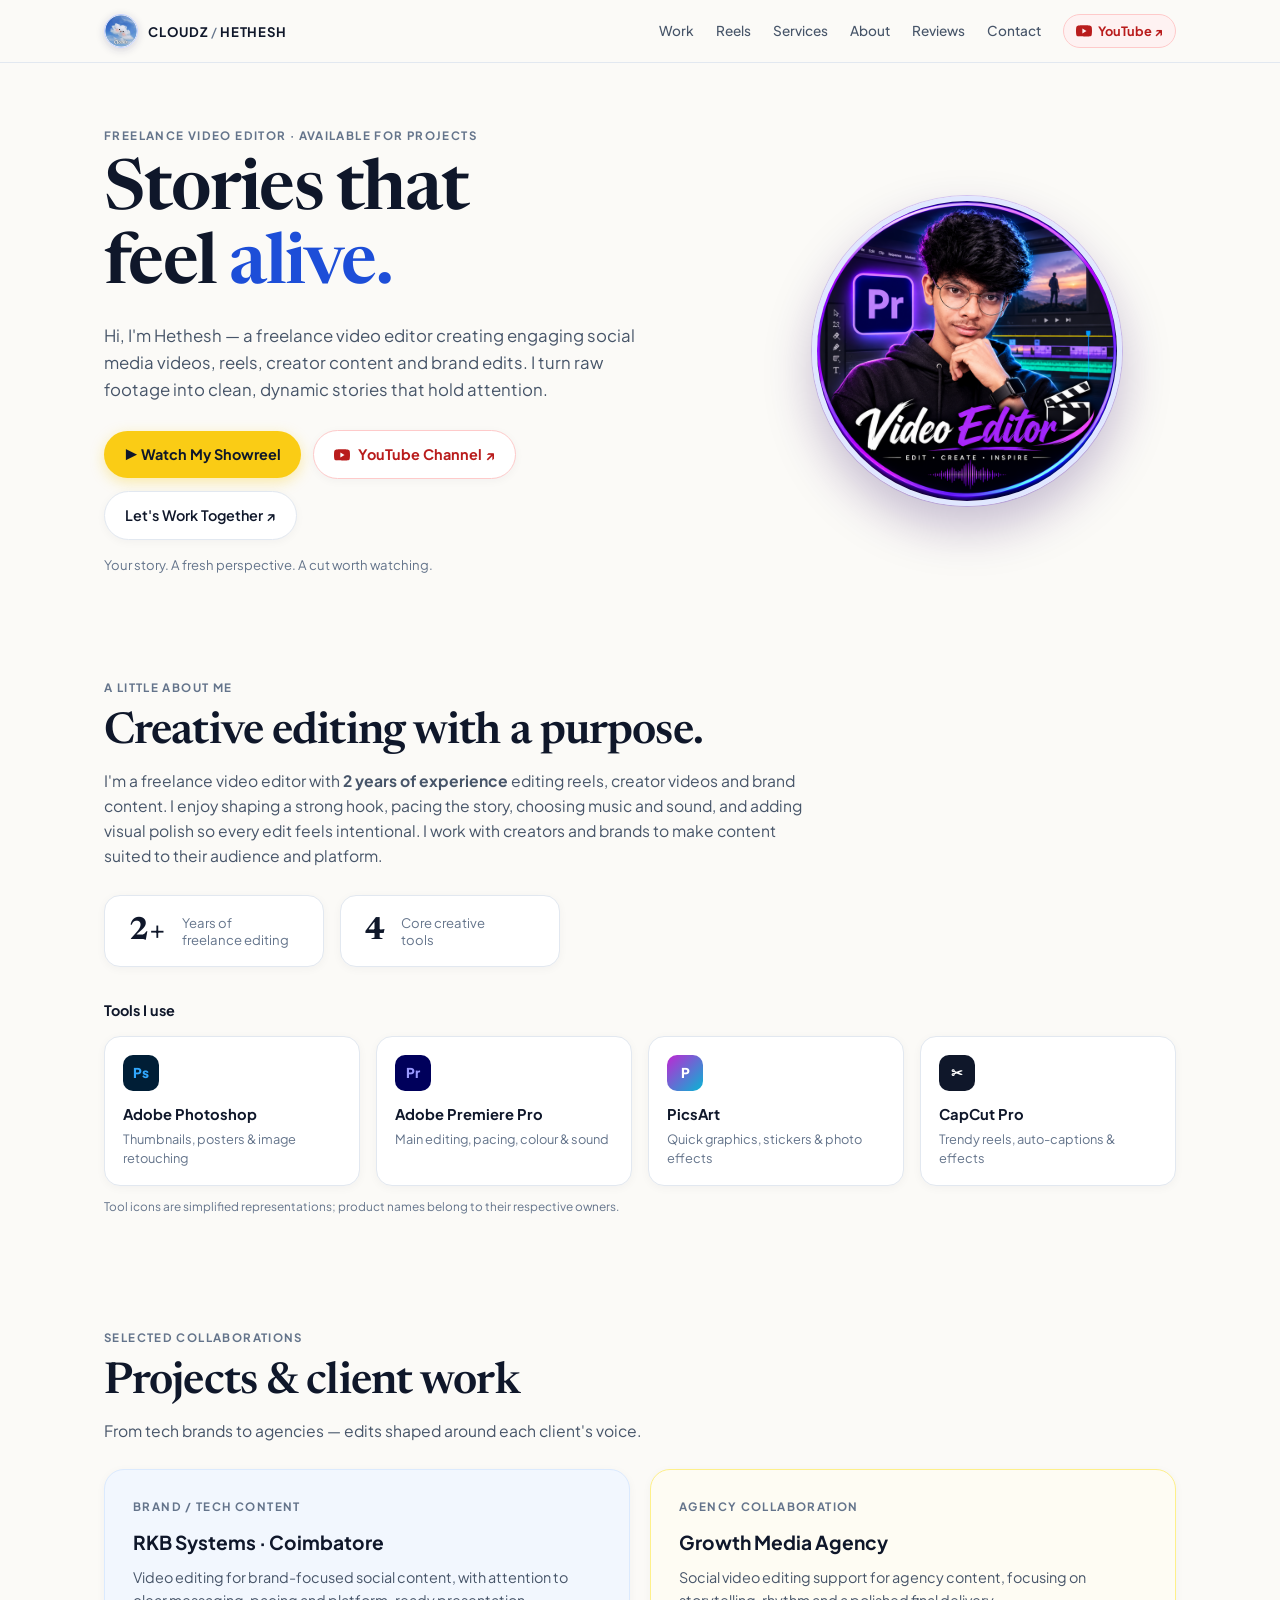
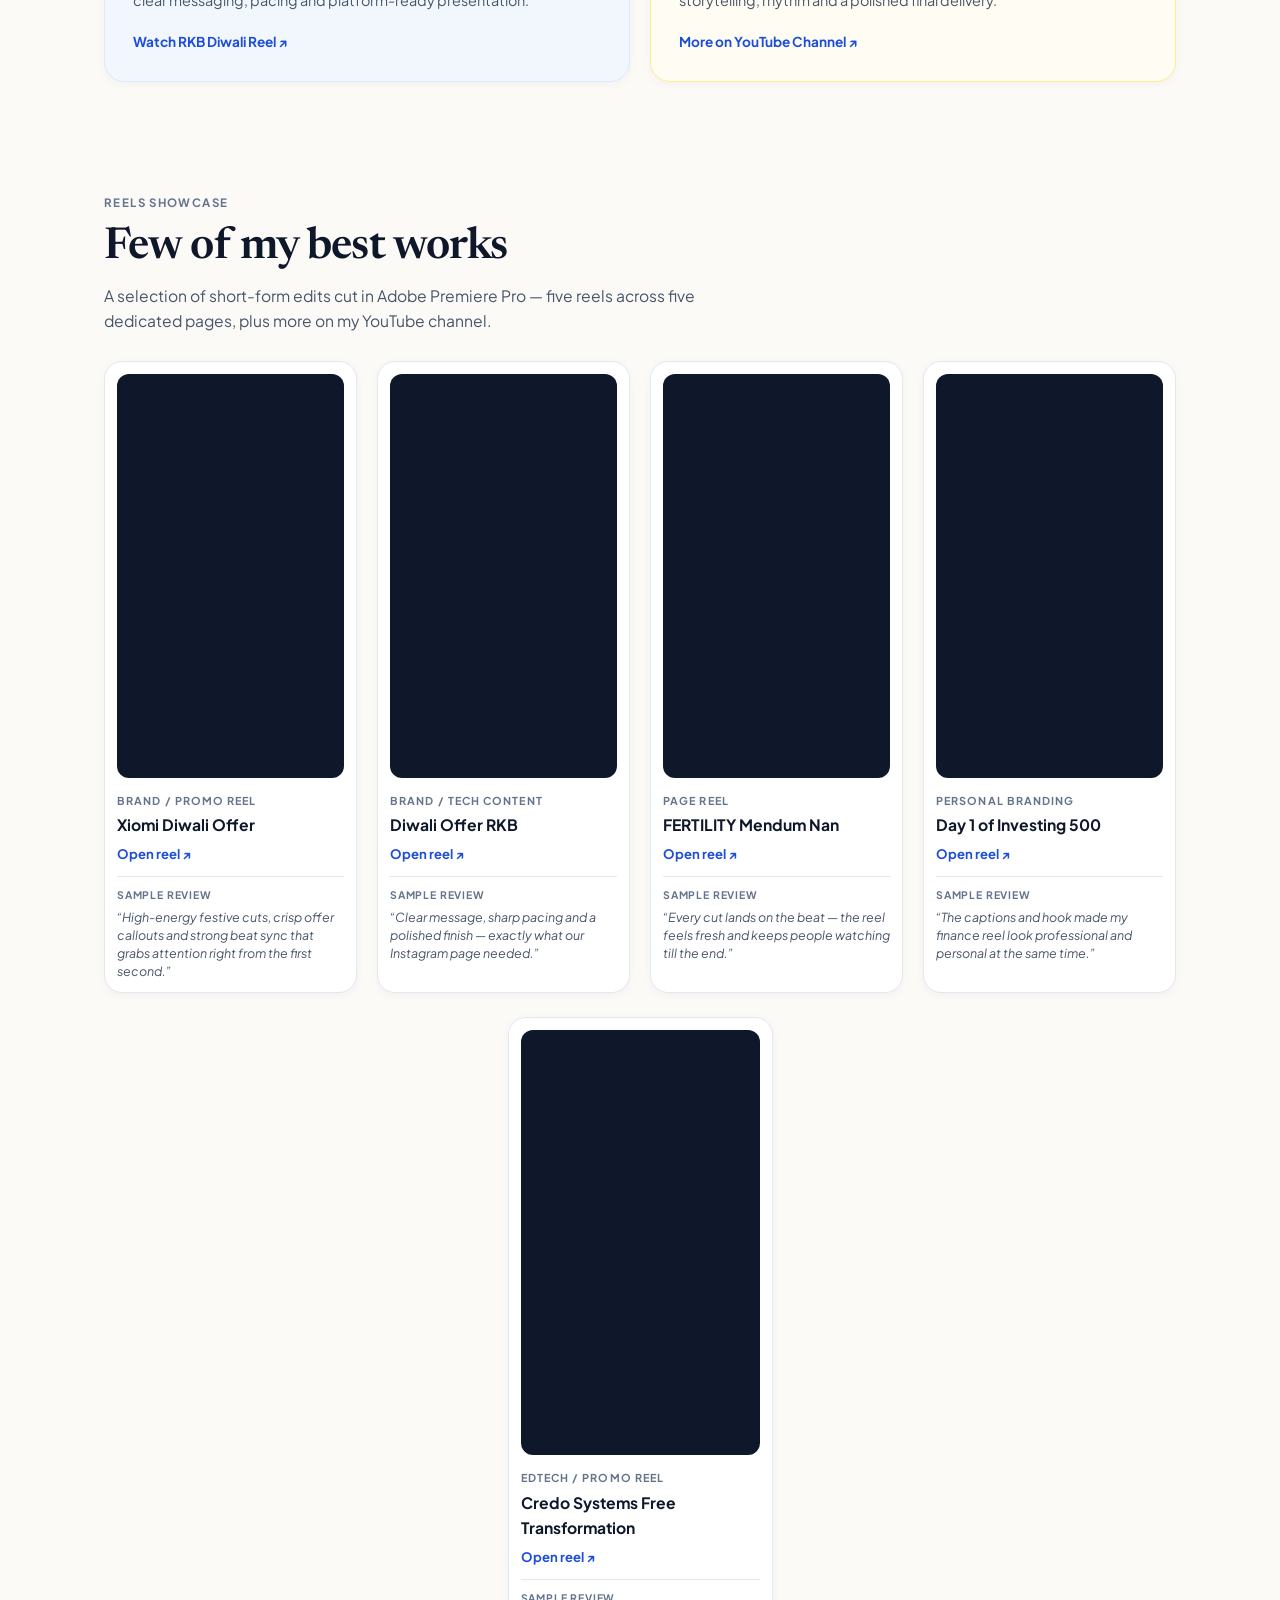
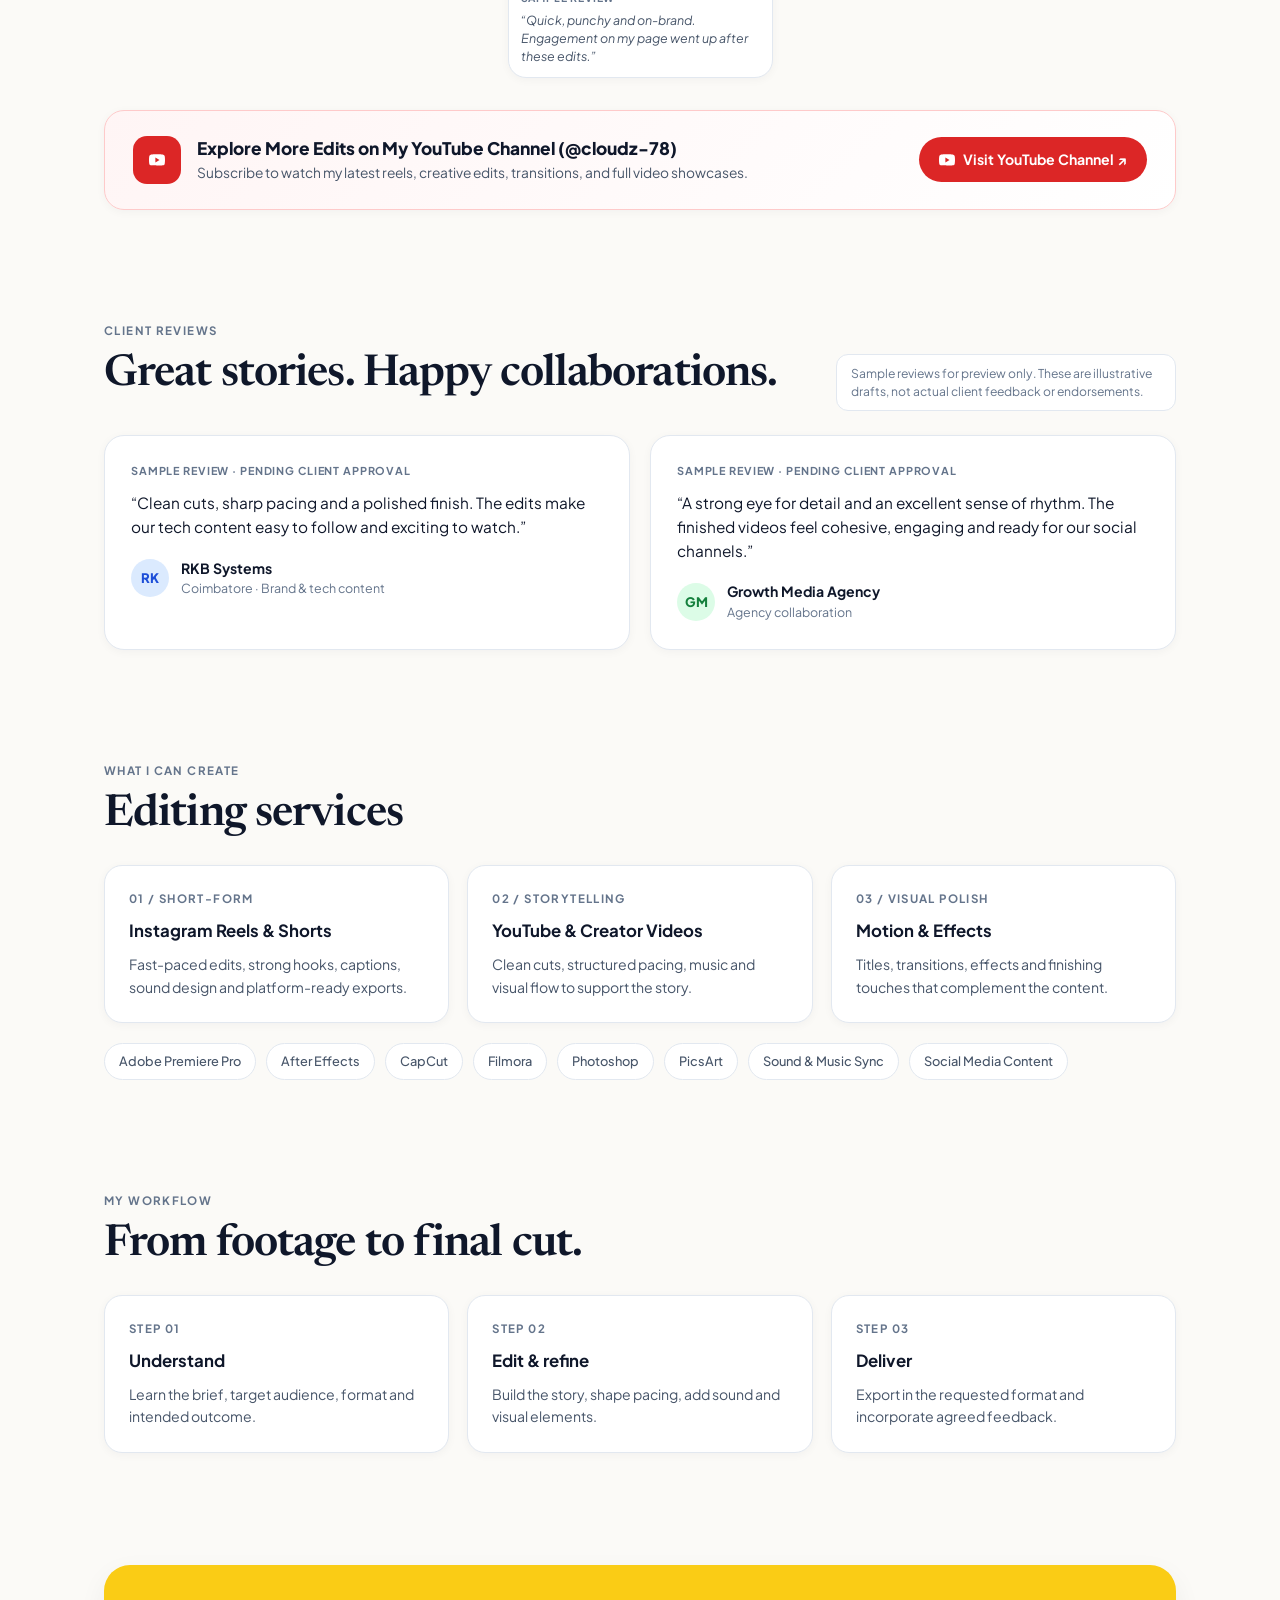
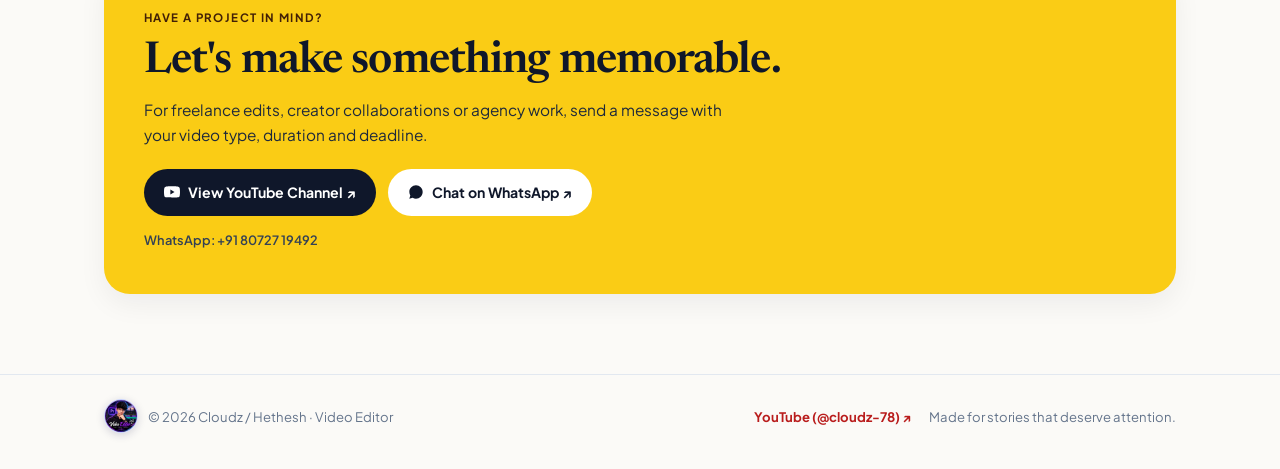
==== commit 74a9cb9a: "Add files via upload" ====
--- a/index.html
+++ b/index.html
@@ -12,7 +12,7 @@
   <header class="navbar">
     <div class="nav-inner">
       <a href="index.html" class="brand">
-        <img src="logo.png" alt="Cloudz Logo" class="brand-logo-img" />
+        <img src="brand-logo.png" alt="Cloudz Brand Logo" class="brand-logo-img" />
         <span>CLOUDZ <span class="slash">/</span> HETHESH</span>
       </a>
       <nav class="nav-links">
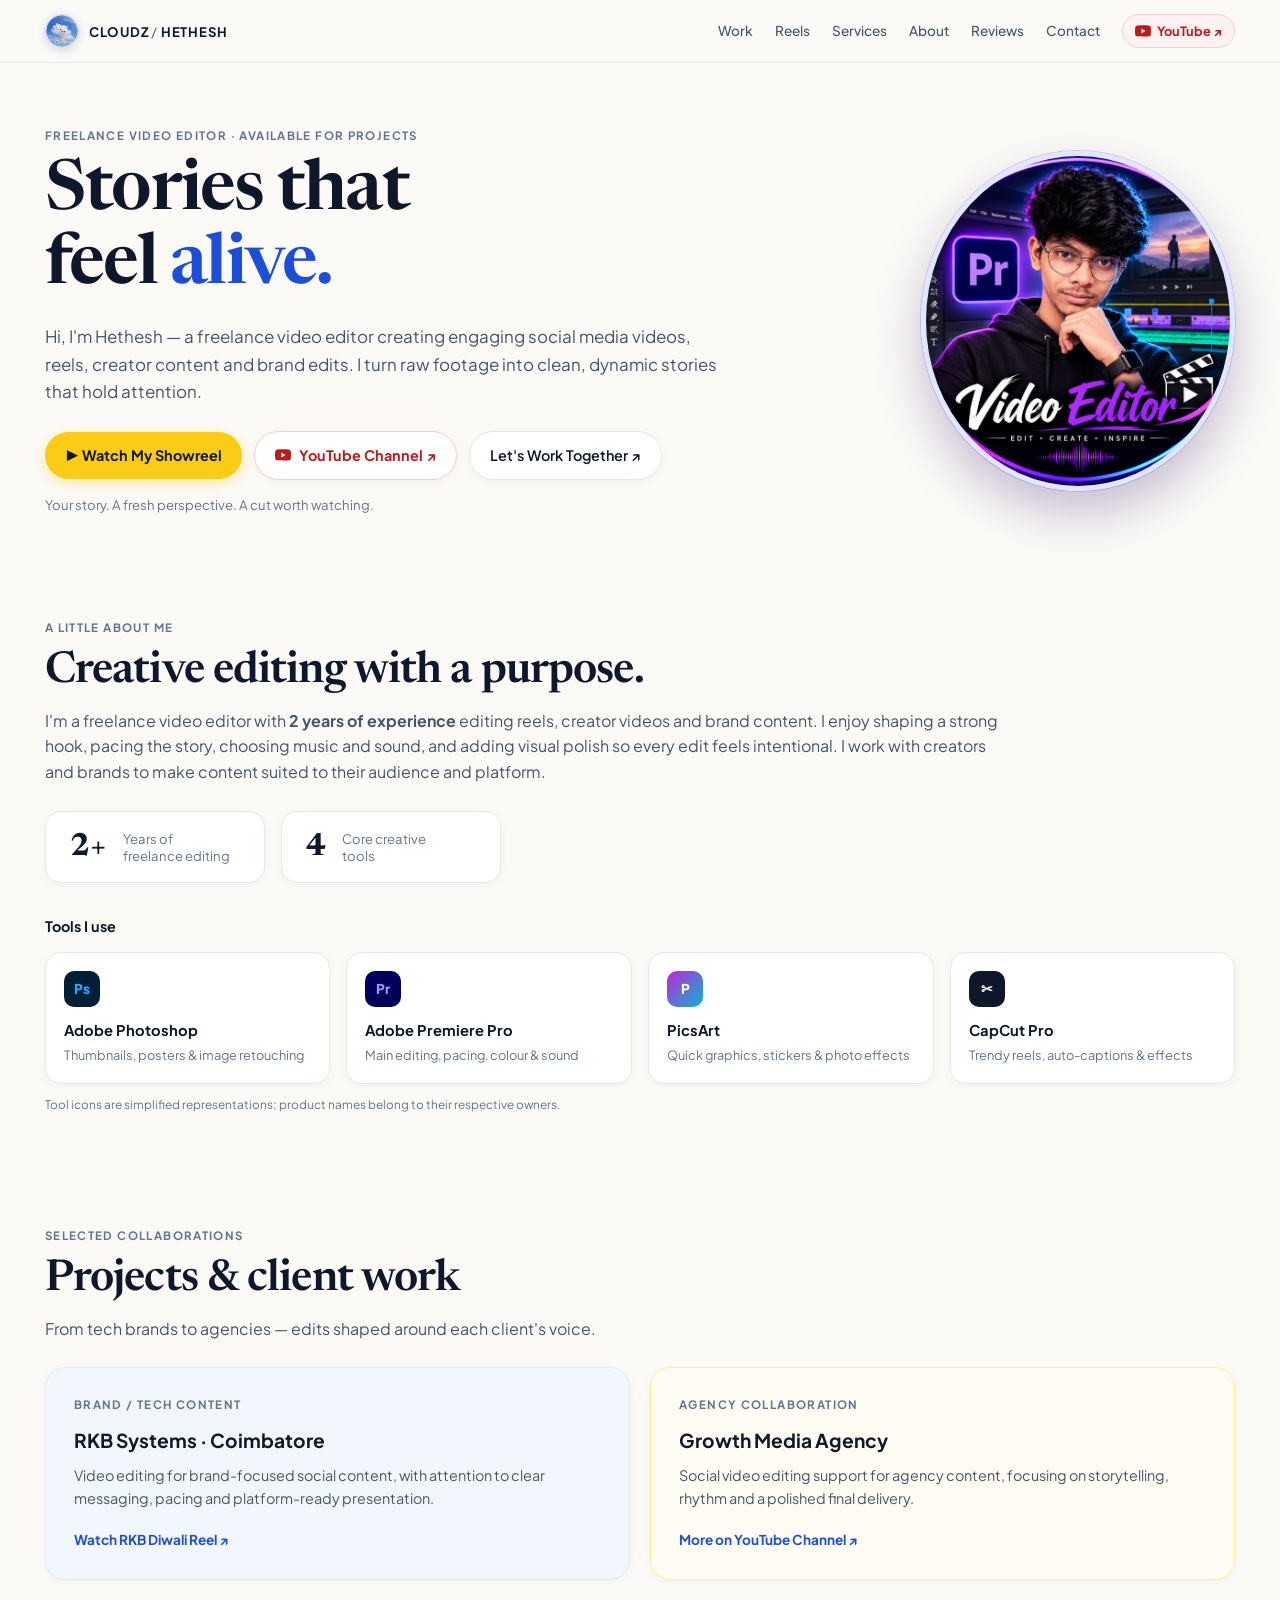
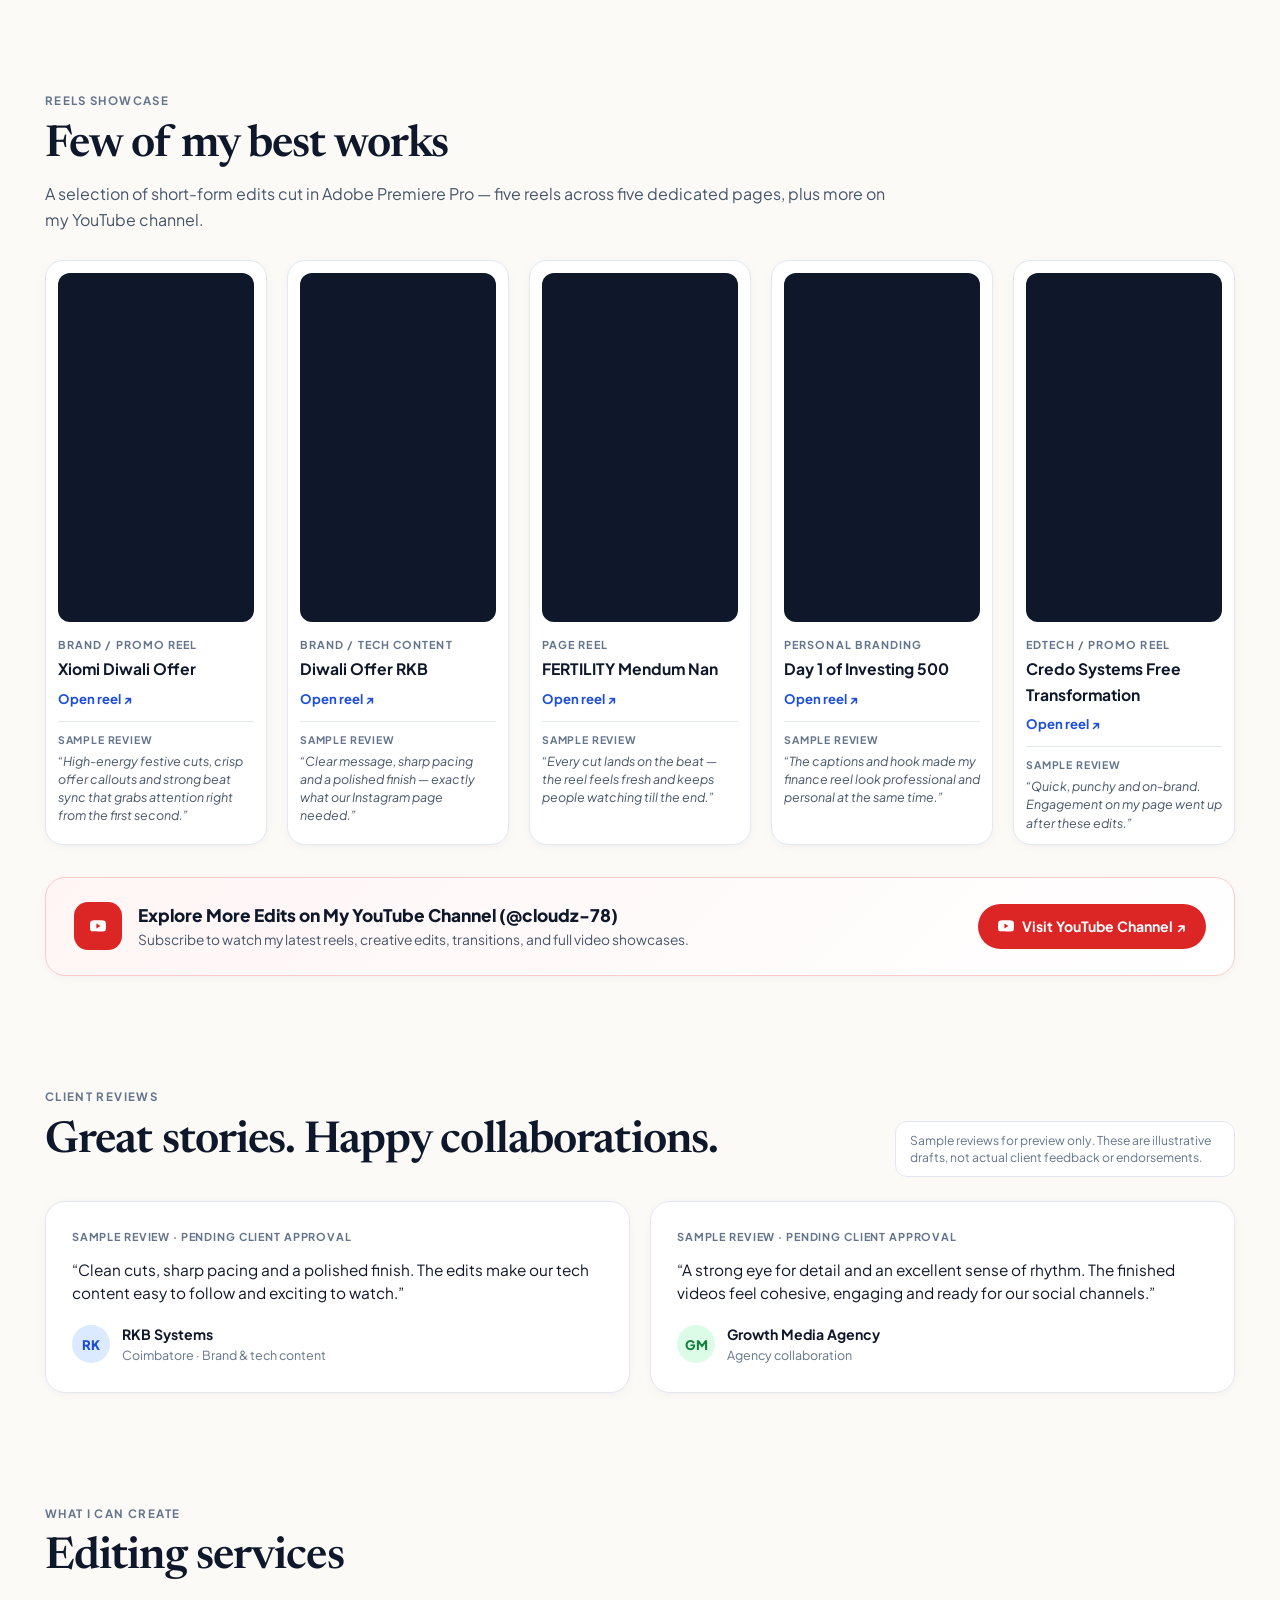
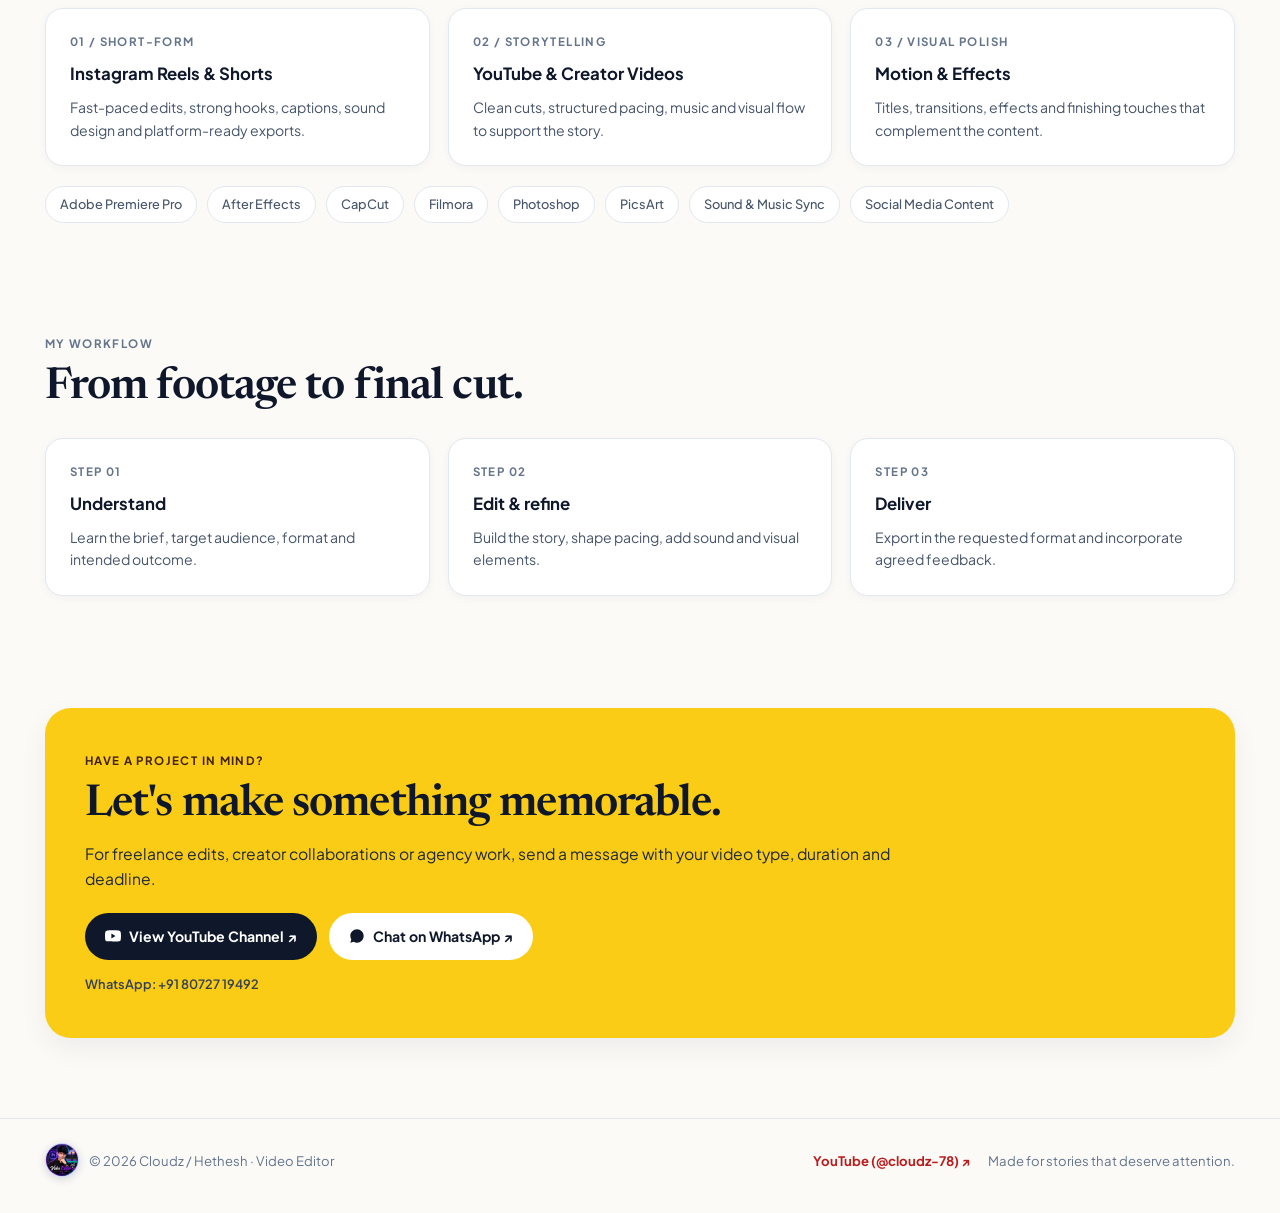
==== commit cc99811f: "Add files via upload" ====
--- a/index.html
+++ b/index.html
@@ -139,7 +139,7 @@
           A selection of short-form edits cut in Adobe Premiere Pro — five reels across five dedicated pages, plus more on my YouTube channel.
         </p>
 
-        <div class="reels-top-grid">
+        <div class="reels-all-grid">
           
         <article class="reel-item">
           <div class="reel-frame">
@@ -209,9 +209,7 @@
           <p class="sample-review-quote">“The captions and hook made my finance reel look professional and personal at the same time.”</p>
         </article>
 
-        </div>
-
-        <div class="reels-bottom-row">
+
           
         <article class="reel-item">
           <div class="reel-frame">
--- a/style.css
+++ b/style.css
@@ -46,9 +46,10 @@
 }
 
 .container {
-  max-width: 1120px;
-  margin: 0 auto;
-  padding: 0 24px;
+  width: 100%;
+  max-width: 100%;
+  margin: 0;
+  padding: 0 3.5vw;
 }
 
 /* Top Navbar */
@@ -62,9 +63,10 @@
 }
 
 .nav-inner {
-  max-width: 1120px;
-  margin: 0 auto;
-  padding: 14px 24px;
+  width: 100%;
+  max-width: 100%;
+  margin: 0;
+  padding: 14px 3.5vw;
   display: flex;
   align-items: center;
   justify-content: space-between;
@@ -163,9 +165,9 @@
 }
 
 .section-subtitle {
-  font-size: 0.98rem;
+  font-size: 1rem;
   color: var(--text-body);
-  max-width: 640px;
+  max-width: 860px;
 }
 
 /* Hero Section */
@@ -175,8 +177,8 @@
 
 .hero-grid {
   display: grid;
-  grid-template-columns: 1.25fr 0.85fr;
-  gap: 40px;
+  grid-template-columns: 1.45fr 0.55fr;
+  gap: 48px;
   align-items: center;
 }
 
@@ -202,9 +204,9 @@
 }
 
 .hero-desc {
-  font-size: 1.05rem;
+  font-size: 1.06rem;
   color: var(--text-body);
-  max-width: 540px;
+  max-width: 680px;
   margin-bottom: 26px;
 }
 
@@ -283,7 +285,7 @@
 /* Circular Video Editor Emblem */
 .hero-emblem-wrap {
   display: flex;
-  justify-content: center;
+  justify-content: flex-end;
   align-items: center;
 }
 
@@ -381,8 +383,8 @@
 
 /* About Section */
 .about-copy {
-  max-width: 720px;
-  font-size: 0.98rem;
+  max-width: 960px;
+  font-size: 1rem;
   color: var(--text-body);
   margin-bottom: 26px;
 }
@@ -554,7 +556,7 @@
 
 .reels-bottom-row {
   display: flex;
-  justify-content: center;
+  justify-content: flex-start;
   margin-top: 24px;
 }
 
@@ -886,8 +888,8 @@
 
 .cta-banner p.cta-desc {
   color: #1e293b;
-  max-width: 580px;
-  font-size: 0.96rem;
+  max-width: 820px;
+  font-size: 0.98rem;
   margin-bottom: 22px;
 }
 
@@ -944,9 +946,10 @@
 }
 
 .footer-inner {
-  max-width: 1120px;
-  margin: 0 auto;
-  padding: 0 24px;
+  width: 100%;
+  max-width: 100%;
+  margin: 0;
+  padding: 0 3.5vw;
   display: flex;
   flex-wrap: wrap;
   justify-content: space-between;
@@ -1062,8 +1065,8 @@
 }
 
 .hero-logo-img {
-  width: 310px;
-  height: 310px;
+  width: 340px;
+  height: 340px;
   max-width: 100%;
   aspect-ratio: 1 / 1;
   border-radius: 50%;
@@ -1073,6 +1076,35 @@
   display: block;
 }
 
+/* Full-screen 5-column Reels Showcase Grid */
+.reels-all-grid {
+  display: grid;
+  grid-template-columns: repeat(5, 1fr);
+  gap: 20px;
+  margin-top: 28px;
+}
+
+@media (max-width: 1240px) {
+  .reels-all-grid {
+    grid-template-columns: repeat(3, 1fr);
+  }
+}
+
+@media (max-width: 860px) {
+  .hero-emblem-wrap {
+    justify-content: flex-start;
+  }
+  .reels-all-grid {
+    grid-template-columns: repeat(2, 1fr);
+  }
+}
+
+@media (max-width: 560px) {
+  .reels-all-grid {
+    grid-template-columns: 1fr;
+  }
+}
+
 @media (max-width: 480px) {
   .hero-logo-img {
     width: 265px;
